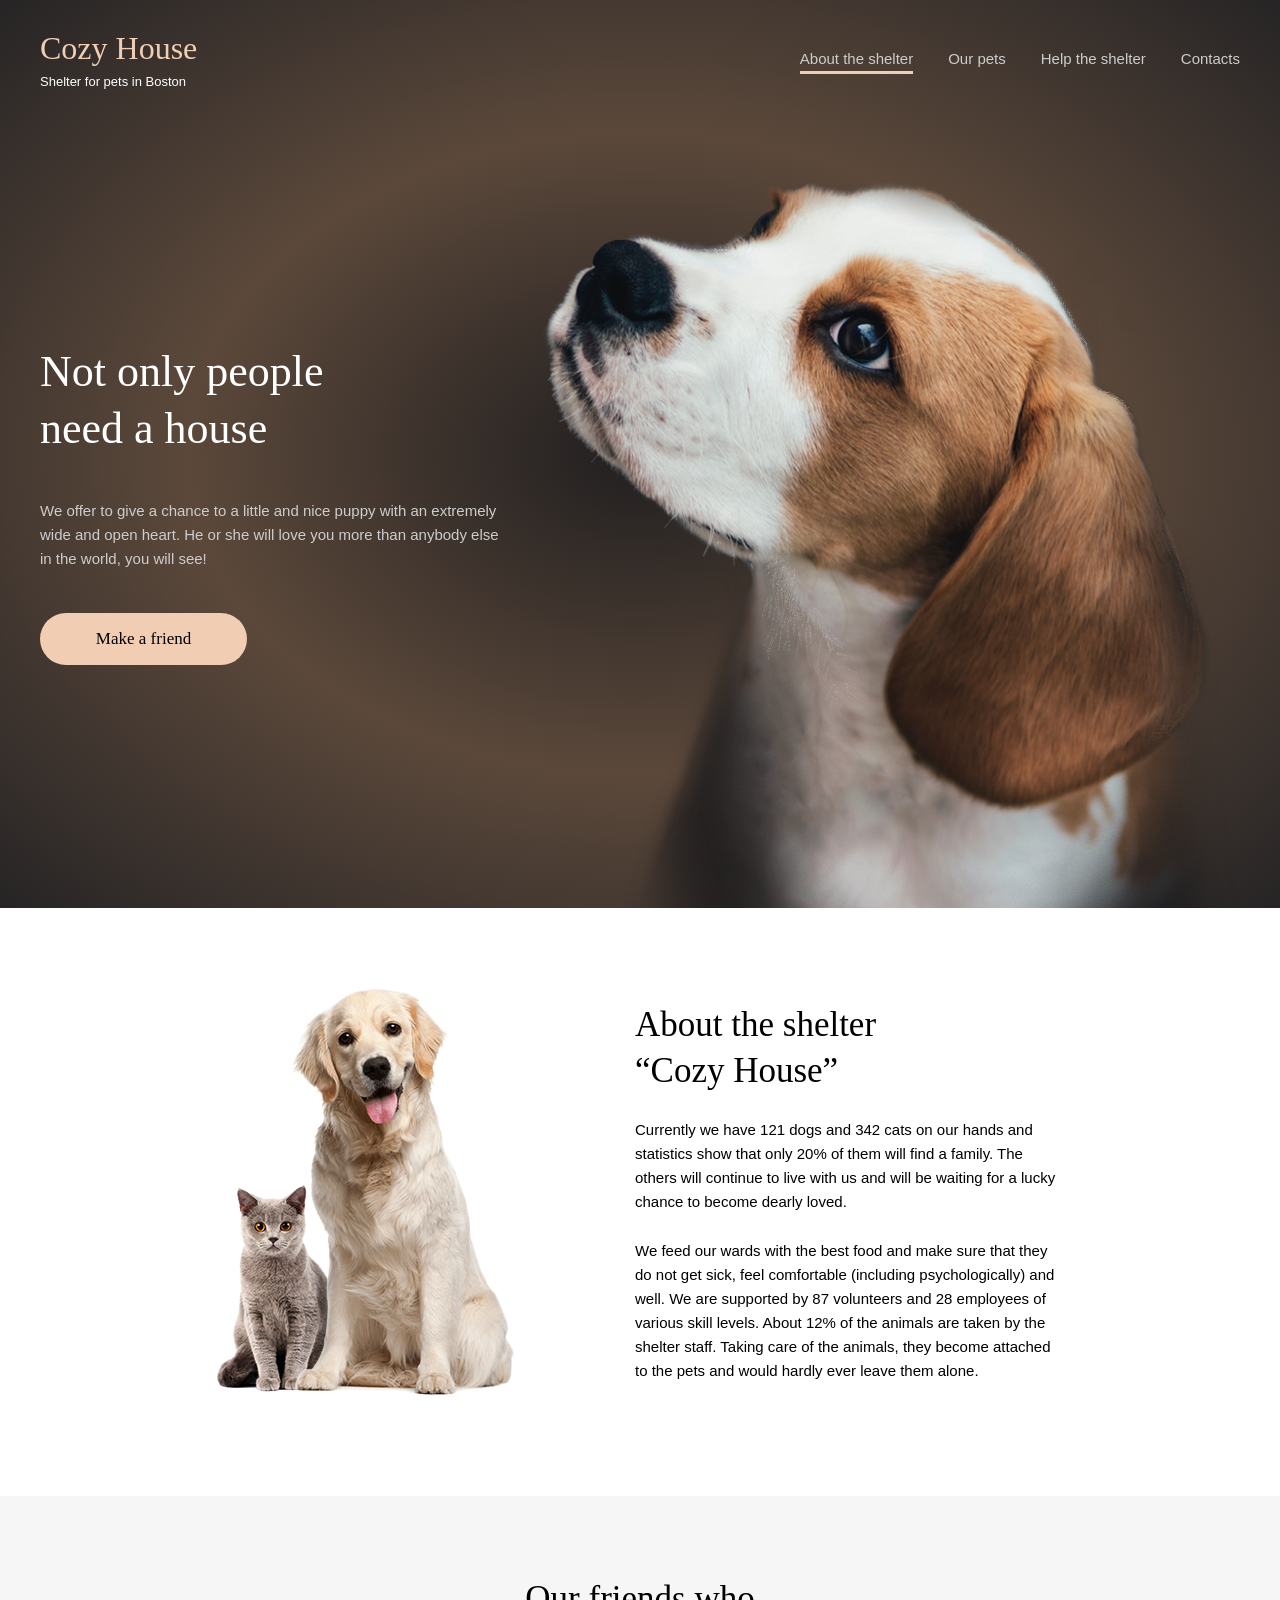
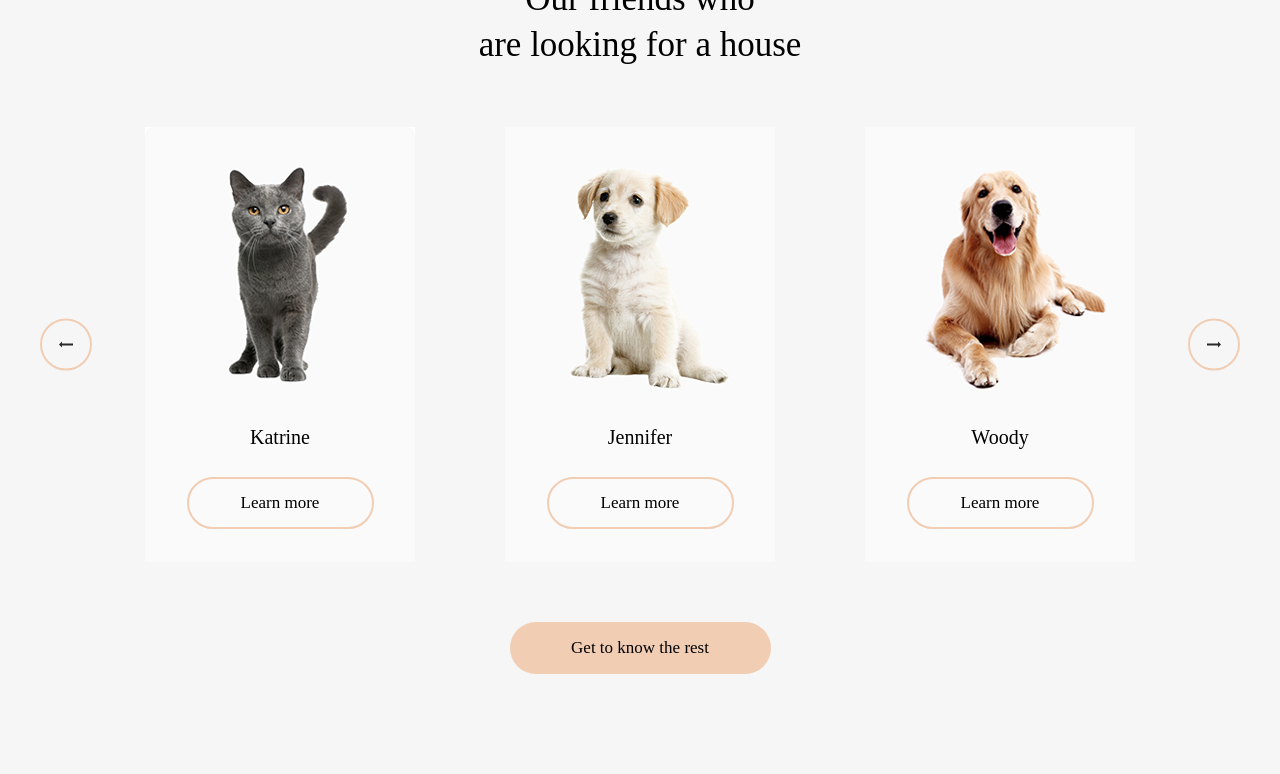
==== index.html @ 863adf88 "feat: add pets section" ====
<!DOCTYPE html>
<html lang="en">
<head>
    <meta charset="UTF-8">
    <meta name="viewport" content="width=device-width, initial-scale=1.0">
    <link rel="stylesheet" href="style.css">
    <title>Shelter</title>
</head>
<body>
    <div class="body_wrap">
        <section class="start_screen">
            <header class="header">
                <div class="header_wrap">
                    <div class="header_logo">
                        <h3 class="header_h3">Cozy House</h3>
                        <p class="header_text">Shelter for pets in Boston</p>
                    </div>
                    <nav class="header_nav">
                        <ul class="nav_list">
                            <li class="nav_item"><a href="#">About the shelter</a> </li>
                            <li class="nav_item"><a href="#">Our pets</a></li>
                            <li class="nav_item"><a href="#">Help the shelter</a></li>
                            <li class="nav_item"><a href="#">Contacts</a></li>
                        </ul>
                    </nav>
                </div>
            </header>
            <div class="main_content">
                <div class="start_content">
                    <h1>Not only people <br>need a house</h1>
                    <p class="start_content-text">We offer to give a chance to a little and nice puppy with an extremely wide and open heart. He or she will love you more than anybody else in the world, you will see!</p>
                    <button class="start_button">Make a friend</button>
                </div>
                <div class="start_image"></div>
            </div>
        </section>
    </div>
    <section class="about">
        <div class="about_wrap">
            <div class="about_content">
                <img src="./image/368c0662de200ad351db707bd7878caaee2f7b79.png" alt="pets">
                <div class="about_text">
                    <h3>About the shelter<br> “Cozy House”</h3>
                    <p>Currently we have 121 dogs and 342 cats on our hands and statistics show that only 20% of them will find a family. The others will continue to live with us and will be waiting for a lucky chance to become dearly loved.</p>
                    <p>We feed our wards with the best food and make sure that they do not get sick, feel comfortable (including psychologically) and well. We are supported by 87 volunteers and 28 employees of various skill levels. About 12% of the animals are taken by the shelter staff. Taking care of the animals, they become attached to the pets and would hardly ever leave them alone.</p>
                </div>
            </div>
        </div>
    </section>
    <section class="pets">
        <div class="pets_wrap">
            <h3>Our friends who <br>are looking for a house</h3>
            <div class="pet_cards">
                <img src="./image/button_arrow.svg" alt="arrow">
                <div class="pet_card">
                    <img src="./image/4f8406984cbff971ed3cff4fcdd44ba6ce66e1be.png" alt="cat">
                    <p class="card_name">Katrine</p>
                    <a class="card_link">Learn more</a>
                </div>
                <div class="pet_card">
                    <img src="./image/8e6d89eeb523e1700aa8817d3357edad5cf38558.png" alt="cat">
                    <p class="card_name">Jennifer</p>
                    <a class="card_link">Learn more</a>
                </div>
                <div class="pet_card">
                    <img src="./image/beb6e4f3d18a0a8b1c7ed291ade3e2e10ff4ebfe.png" alt="cat">
                    <p class="card_name">Woody</p>
                    <a class="card_link">Learn more</a>
                </div>
                <img src="./image/button_arrow r.svg" alt="arrow">
            </div>
            <a href="#" class="pets_button">Get to know the rest</a>
        </div>
    </section>
        
        
    
</body>
</html>
---- style.css ----
*, *::before, *::after {
  padding: 0;
  margin: 0;
  border: none;
  box-sizing: border-box;
}

body {
  line-height: 1.6;
  font-family: sans-serif;
  font-size: 16px;
}

a {
  text-decoration: none;
  color: inherit;
}

ul, ol {
  list-style: none;
}

img, svg {
  max-width: 100%;
  height: auto;
  display: block;
}

input, textarea, button, select {
  font-family: inherit;
  font-size: inherit;
  color: inherit;
  background-color: transparent;
}

button {
  cursor: pointer;
}

body {
   /* font-family: Georgia, serif;*/
    font-family: Arial, Helvetica, sans-serif;
    margin: 0 auto;
    max-width: 1280px;
    width: 100%;
}

.body_wrap{
    max-width: 1280px;
    width: 100%;
    margin: 0 auto;
    background-image:radial-gradient(#211F20, #5B483A, #262425);
}
.start_screen{
    max-width: 1200px;
    width: 100%;
    min-height: 908px;
    height: 100%;
    margin-left: 40px;
}

.header_wrap{
    display: flex;
    justify-content: space-between;
    padding-top: 30px;
    height: 90px;
    align-items: center;
}

.header_h3{
    font-family: Georgia, serif;
    font-size: 32px;
    color: #F1CDB3;
    font-weight: 400;
    letter-spacing: 6%;
    margin-top: -9px;
}

.header_text{
    font-family: Arial, Helvetica, sans-serif;
    font-size: 13px;
    font-weight: 400;
    color: #FFFFFF;
    letter-spacing: 10%;
    line-height: 100%;
}
.nav_list{
    display: flex;
    flex-direction: row;
    gap:35px;
}
.nav_item{
    color: #CDCDCD;
    font-family: Arial, Helvetica, sans-serif;
    font-size: 15px;
    font-weight: 400;
}
.nav_item:first-child ::after {
    content: "";
    background-color: #F1CDB3;
    height: 3px;
    display: block;
    width: 100%;
}
.main_content{
    display: flex;
    flex-direction: row;
    margin-top: 90px;
    gap: 42px;
}
.start_image{
    background: url(./image/Start\ screen.png);
    max-width: 698px;
    width: 100%;
    min-height: 728px;
}
.start_content{
    align-items: center;
    max-width: 460px;
    width: 100%;
    margin-top: 163px;
}
h1{
    font-family: Georgia, serif;
    font-size: 44px;
    color: #FFFFFF;
    font-weight: 400;
    line-height: 130%;
}
.start_content-text{
    color: #CDCDCD;
    font-family: Arial, Helvetica, sans-serif;
    font-size: 15px;
    font-weight: 400;
    margin-top: 42px;
}
.start_button{
    max-width: 207px;
    width: 100%;
    height: 52px;
    border-radius: 100px;
    background-color: #F1CDB3;
    margin-top: 42px;
    cursor: pointer;
    font-family: Georgia, serif;
    font-size: 17px;
    line-height: 130%;
    letter-spacing: 6%;
}
.start_button:hover{
    background-color: #FDDCC4;
}
.about_wrap{
    max-width: 1200px;
    width: 100%;
    min-height: 588px;
}
.about_content{
    padding-top: 80px;
    display: flex;
    flex-direction: row;
    gap:120px;
}
.about_content img {
    margin-left: 215px;
    height: 408px;
}
.about_text{
    padding-top: 14px;
    max-width: 430px;
    width: 100%;
    display: flex;
    flex-direction: column;
    gap: 25px;
}
.about_text h3, .pets_wrap h3{
    font-family: Georgia, serif;
    font-size: 35px;
    font-weight: 400;
    line-height: 130%;
    letter-spacing: 6%;
}
.about_text p{
    font-family: Arial, Helvetica, sans-serif;
    font-size: 15px;
    line-height: 160%;
}
.pets{
    background-color: #F6F6F6;
}
.pets_wrap{
    max-width: 1200px;
    width: 100%;
    display: flex;
    justify-content: center;
    flex-direction: column;
    margin: 0 auto;
}
.pets_wrap h3{
    text-align: center;
    padding-top: 80px;
    padding-bottom: 60px;
}

.pet_cards{
    display: flex;
    flex-direction: row;
}
.pet_card{
    max-width: 270px;
    width: 100%;
    height: 435px;
    gap: 30px;
    display: flex;
    flex-direction: column;
    background-color: #FAFAFA;
    align-items: center;

}
.pet_card img{
    max-width: 270px;
    width: 100%;
    height: 270px;
    object-fit: cover;
}

.pet_card + .pet_card {
  margin-left: 90px;
}

.pet_cards > img:first-child {
  margin-right: 53px;
}

.pet_cards > img:last-child {
  margin-left: 53px;
}

.card_name{
    font-family: Georgia;
    font-weight: 400;
    font-size: 20px;
    line-height: 100%;
    letter-spacing: 6%;
    text-align: center;
    vertical-align: middle;
}

.card_link{
    max-width: 187px;
    width: 100%;
    height: 52px;
    border-radius: 100px;
    border: #F1CDB3 2px solid;
    cursor: pointer;
    font-family: Georgia, serif;
    font-size: 17px;
    line-height: 130%;
    letter-spacing: 6%;
    display: flex;
    align-items: center;
    justify-content: center;
}
.pet_card:hover .card_link{
    background-color: #F1CDB3;
}
.pets_button{
    max-width: 261px;
    width: 100%;
    height: 52px;
    border-radius: 100px;
    background-color: #F1CDB3;
    cursor: pointer;
    font-family: Georgia, serif;
    font-size: 17px;
    line-height: 130%;
    letter-spacing: 6%;
    display: flex;
    align-items: center;
    justify-content: center;
    margin-top: 60px;
    margin-bottom: 100px;
    margin-left: calc((1200px - 261px) / 2);
}
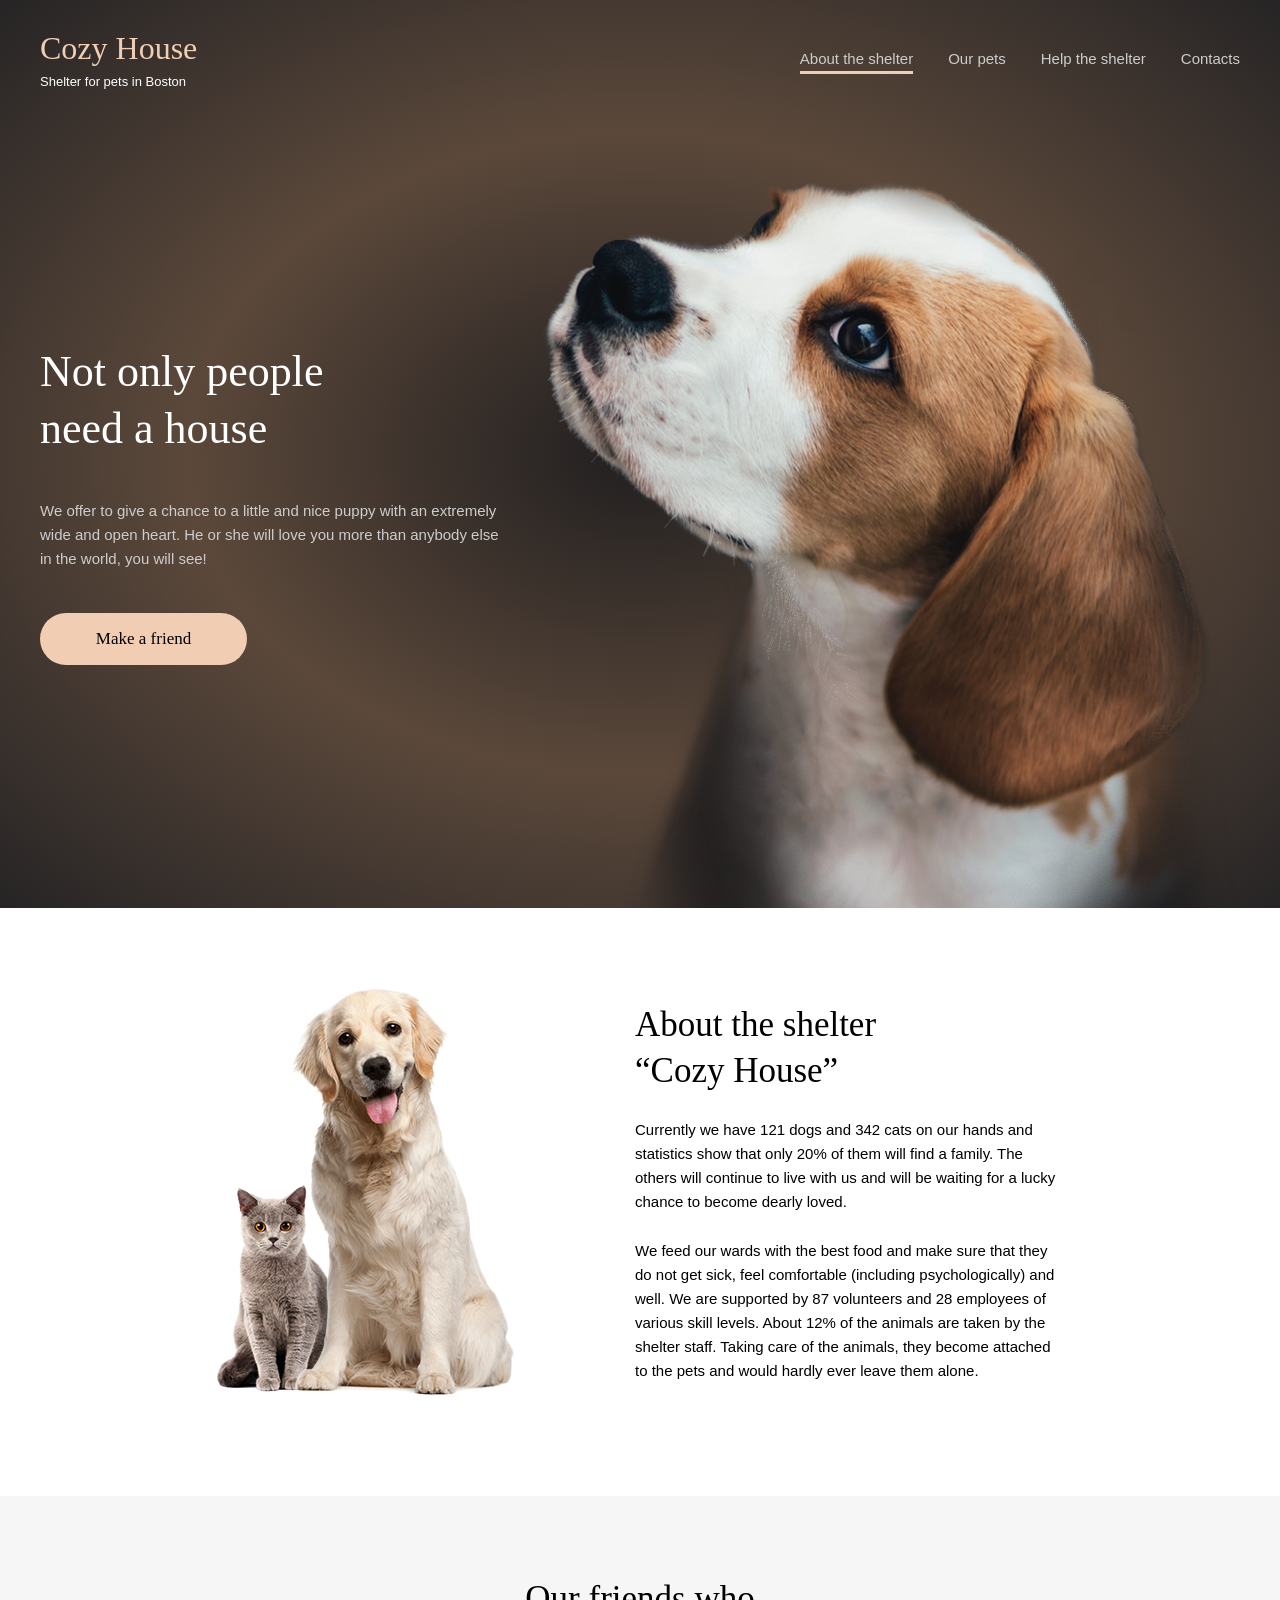
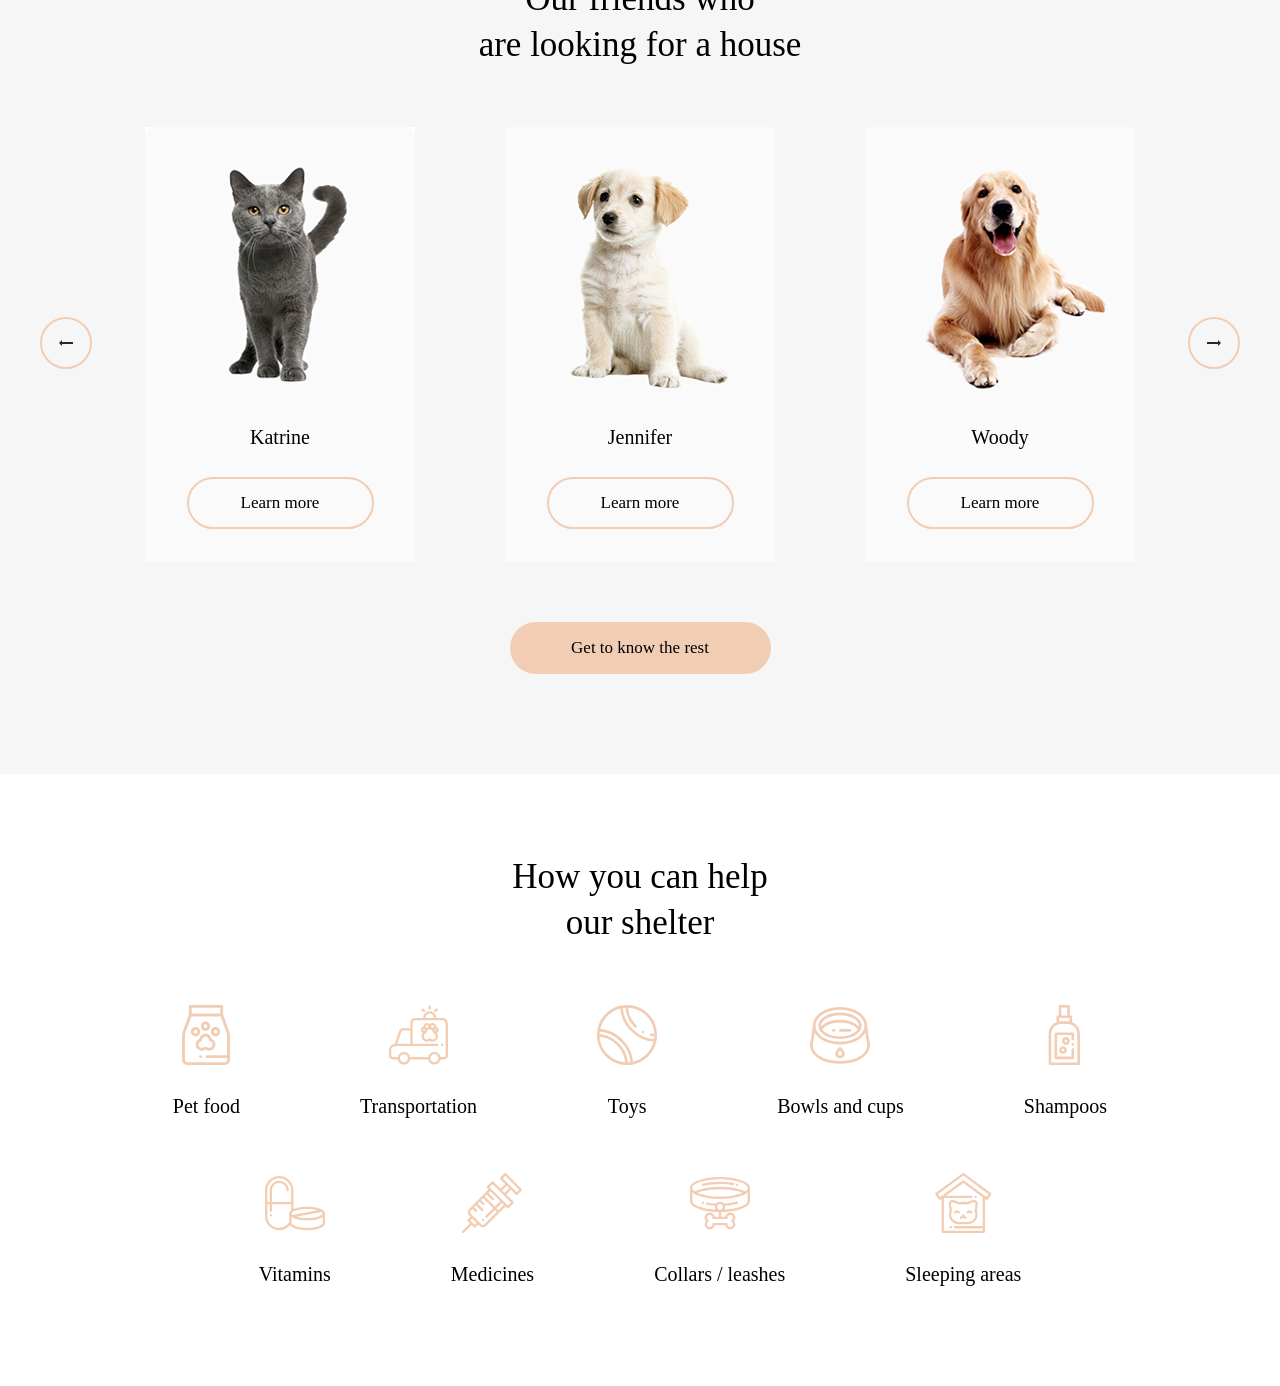
==== commit c6bdf78c: "feat: add help section" ====
--- a/index.html
+++ b/index.html
@@ -51,7 +51,7 @@
         <div class="pets_wrap">
             <h3>Our friends who <br>are looking for a house</h3>
             <div class="pet_cards">
-                <img src="./image/button_arrow.svg" alt="arrow">
+                <img src="./image/button_arrow.svg" alt="arrow" class="arrow">
                 <div class="pet_card">
                     <img src="./image/4f8406984cbff971ed3cff4fcdd44ba6ce66e1be.png" alt="cat">
                     <p class="card_name">Katrine</p>
@@ -67,9 +67,52 @@
                     <p class="card_name">Woody</p>
                     <a class="card_link">Learn more</a>
                 </div>
-                <img src="./image/button_arrow r.svg" alt="arrow">
+                <img src="./image/button_arrow r.svg" alt="arrow" class="arrow">
             </div>
             <a href="#" class="pets_button">Get to know the rest</a>
+        </div>
+    </section>
+    <section class="help">
+        <div class="help_wrap">
+            <h3>How you can help <br>our shelter</h3>
+            <div class="help_list">
+                <div class="help_item">
+                    <img class="help_item-icon" src="./image/icon-pet-food.svg" alt="icon">
+                    <h4>Pet food</h4>
+                </div>
+                <div class="help_item">
+                    <img class="help_item-icon" src="./image/icon-transportation.svg" alt="icon">
+                    <h4>Transportation</h4>
+                </div>
+                <div class="help_item">
+                    <img class="help_item-icon" src="./image/icon-toys.svg" alt="icon">
+                    <h4>Toys</h4>
+                </div>
+                <div class="help_item">
+                    <img class="help_item-icon" src="./image/icon-bowls-and-cups.svg" alt="icon">
+                    <h4>Bowls and cups</h4>
+                </div>
+                <div class="help_item">
+                    <img class="help_item-icon" src="./image/icon-shampoos.svg" alt="icon">
+                    <h4>Shampoos</h4>
+                </div>
+                <div class="help_item">
+                    <img class="help_item-icon" src="./image/icon-vitamins.svg" alt="icon">
+                    <h4>Vitamins</h4>
+                </div>
+                <div class="help_item">
+                    <img class="help_item-icon" src="./image/icon-medicines.svg" alt="icon">
+                    <h4>Medicines</h4>
+                </div>
+                <div class="help_item">
+                    <img class="help_item-icon" src="./image/icon-collars-leashes.svg" alt="icon">
+                    <h4>Collars / leashes</h4>
+                </div>
+                <div class="help_item">
+                    <img class="help_item-icon" src="./image/icon-sleeping-area.svg" alt="icon">
+                    <h4>Sleeping areas</h4>
+                </div>
+            </div>
         </div>
     </section>
         
--- a/style.css
+++ b/style.css
@@ -173,7 +173,7 @@
     flex-direction: column;
     gap: 25px;
 }
-.about_text h3, .pets_wrap h3{
+.about_text h3, .pets_wrap h3, .help_wrap h3{
     font-family: Georgia, serif;
     font-size: 35px;
     font-weight: 400;
@@ -196,7 +196,7 @@
     flex-direction: column;
     margin: 0 auto;
 }
-.pets_wrap h3{
+.pets_wrap h3, .help_wrap h3{
     text-align: center;
     padding-top: 80px;
     padding-bottom: 60px;
@@ -281,4 +281,49 @@
     margin-top: 60px;
     margin-bottom: 100px;
     margin-left: calc((1200px - 261px) / 2);
-}+}
+.arrow{
+    width: 52px;
+    height: 52px;
+    margin-top: 190px;
+}
+.arrow:hover{
+    background-color: #F1CDB3;
+    cursor: pointer;
+    border-radius: 25px;
+}
+
+.help_wrap{
+    max-width: 1200px;
+    margin: 0 auto;
+}
+.help_list{
+    max-width: 1029px;
+    width: 100%;
+    margin: 0 auto;
+    display: flex;
+    gap:55px 120px;
+    flex-wrap: wrap;
+    justify-content: center;
+    margin-bottom: 100px;
+}
+h4{
+    font-family: Georgia;
+    font-weight: 400;
+    font-size: 20px;
+    line-height: 114.99999999999999%;
+    letter-spacing: 6%;
+    text-align: center;
+    vertical-align: middle;
+}
+.help_item{
+    display: flex;
+    justify-content: center;
+    flex-direction: column;
+    align-items: center;
+    gap: 30px;
+}
+.help_item img{
+    width: 60px;
+    height: 60px;
+}
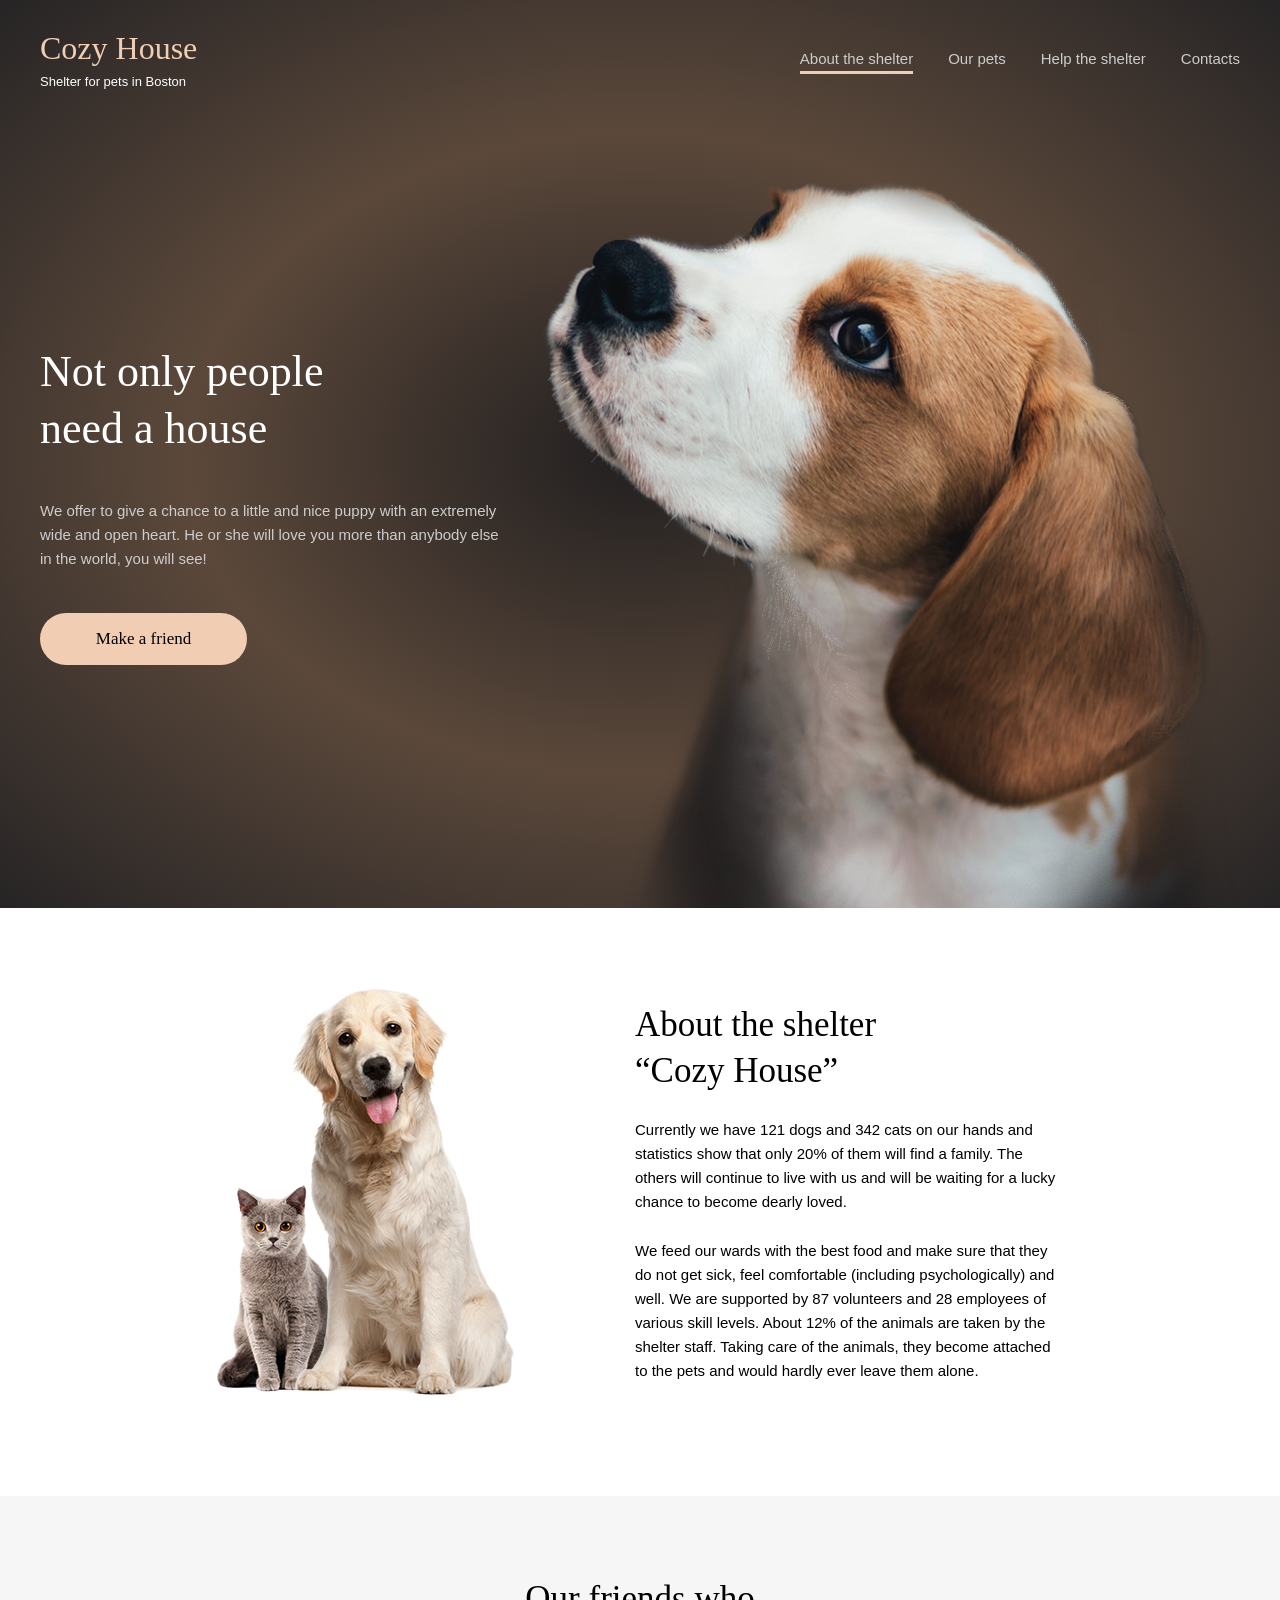
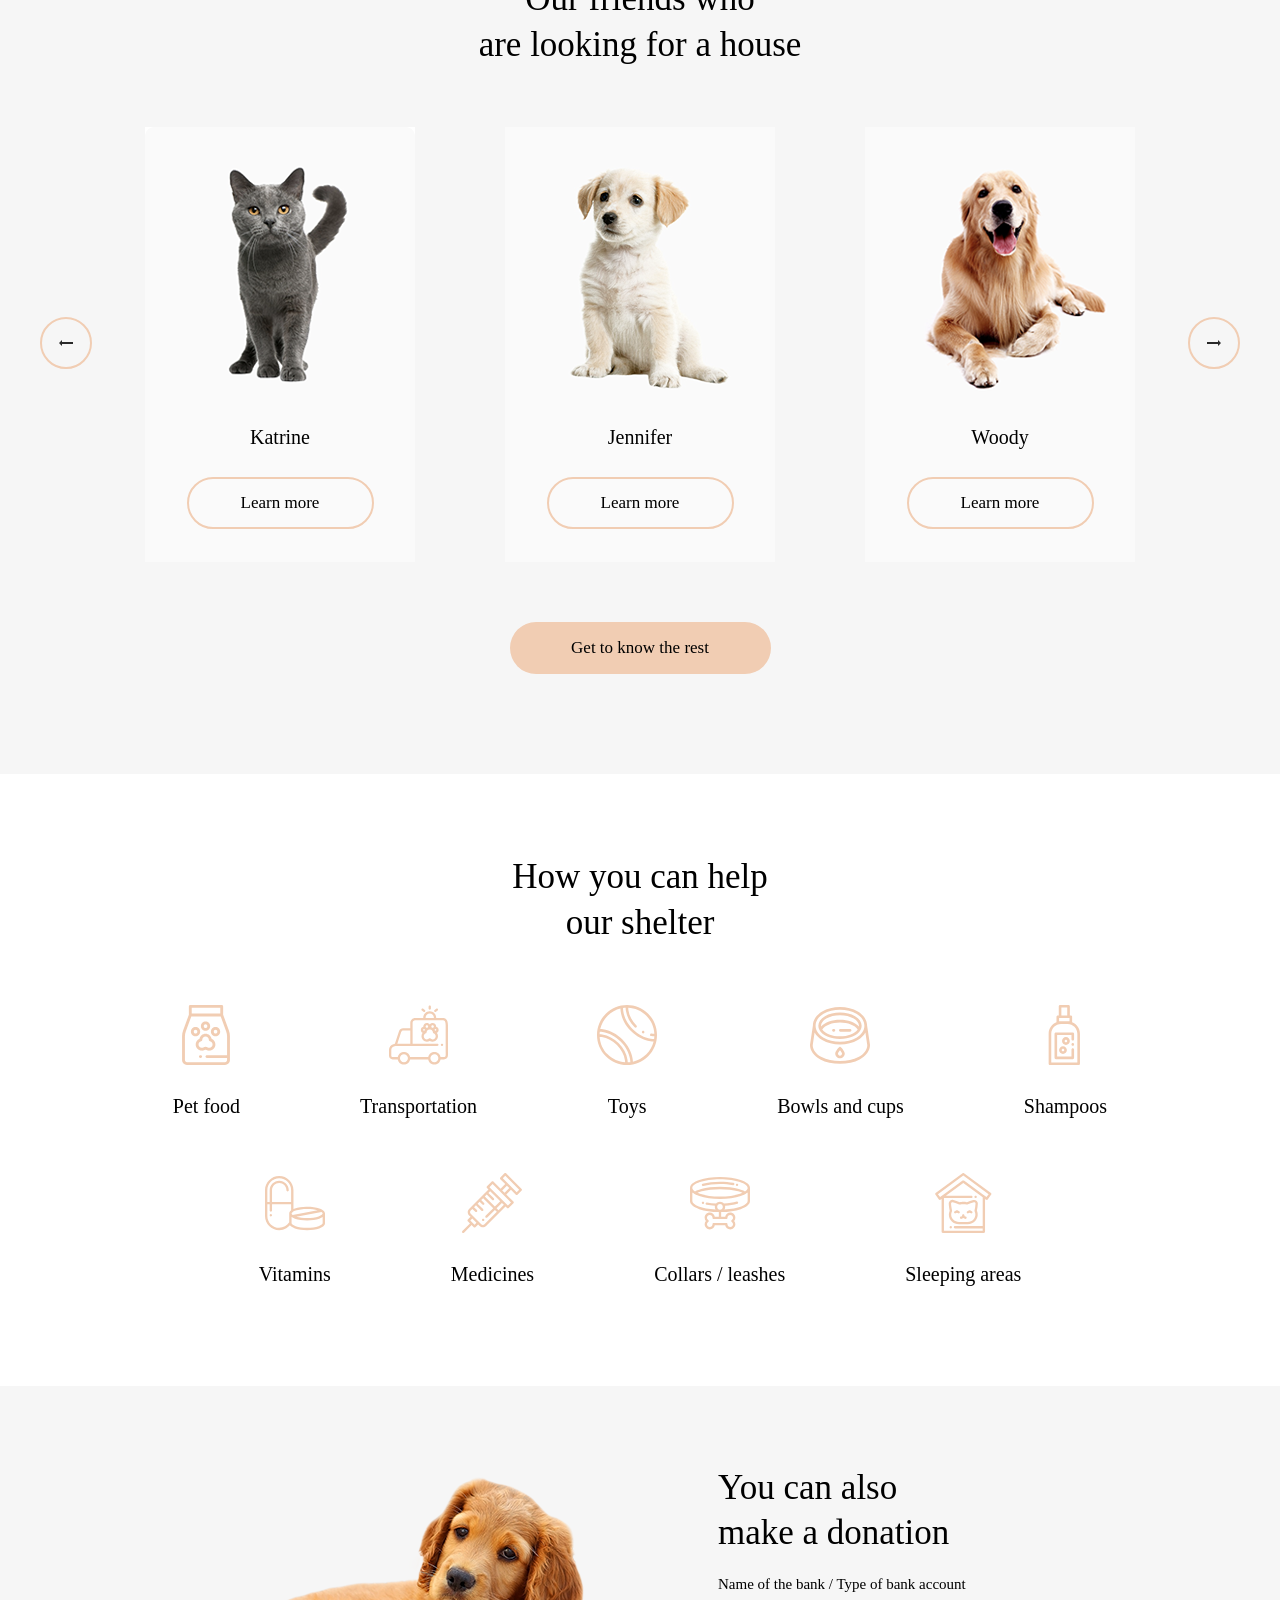
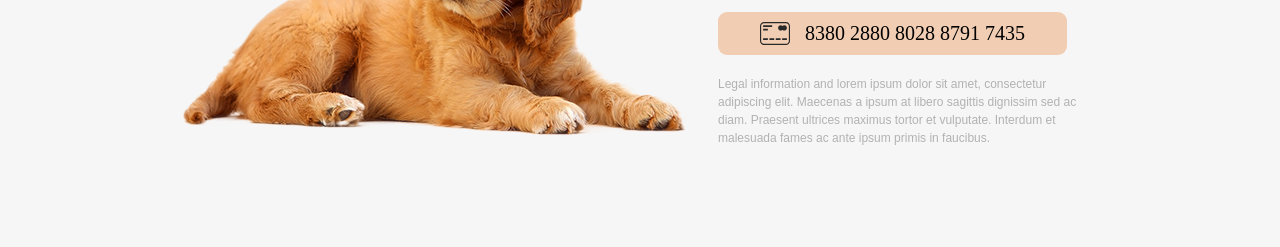
==== commit f7471559: "feat: add donation section" ====
--- a/index.html
+++ b/index.html
@@ -115,8 +115,25 @@
             </div>
         </div>
     </section>
+    <section class="donation">
+        <div class="donation_wrap">
+            <div class="donation_content">
+                <img src="./image/donation_dog.png" alt="dog">
+                <div class="section_content">
+                    <h3>You can also <br>make a donation</h3>
+                    <p>Name of the bank / Type of bank account</p>
+                    <div class="credit_card">
+                        <img src="./image/credit-card.svg" alt="card">
+                        <span>8380 2880 8028 8791 7435</span>
+                    </div>
+                    <p>Legal information and lorem ipsum dolor sit amet, consectetur adipiscing elit. Maecenas a ipsum at libero sagittis dignissim sed ac diam. Praesent ultrices maximus tortor et vulputate. Interdum et malesuada fames ac ante ipsum primis in faucibus.</p>
+                </div>
+            </div>
+        </div>
+    </section>
         
         
     
 </body>
+<script src="./index.js"></script>
 </html>
--- a/style.css
+++ b/style.css
@@ -173,7 +173,7 @@
     flex-direction: column;
     gap: 25px;
 }
-.about_text h3, .pets_wrap h3, .help_wrap h3{
+.about_text h3, .pets_wrap h3, .help_wrap h3, .section_content h3{
     font-family: Georgia, serif;
     font-size: 35px;
     font-weight: 400;
@@ -327,3 +327,76 @@
     width: 60px;
     height: 60px;
 }
+.donation{
+    background-color: #F6F6F6;
+}
+.donation_wrap{
+    max-width: 1200px;
+    width: 100%;
+    margin: 0 auto;
+}
+.donation_content{
+    padding-top: 90px;
+    padding-bottom: 100px;
+    max-width: 915px;
+    width: 100%;
+    display: flex;
+    flex-direction: row;
+    margin-left: 143px;
+    gap: 30px;
+}
+.donation_content img{
+    max-width: 505px;
+    width: 100%;
+    height: 261px;
+}
+.section_content h3{
+    margin-top: -11px;
+}
+.section_content{
+    display: flex;
+    flex-direction: column;
+    gap: 20px;
+}
+.section_content p{
+    font-family: Georgia;
+    font-weight: 400;
+    font-size: 15px;
+    line-height: 110.00000000000001%;
+    letter-spacing: 6%;
+    vertical-align: middle;
+}
+.credit_card{
+    max-width: 349px;
+    width: 100%;
+    height: 43px;
+    background-color: #F1CDB3;
+    display: flex;
+    flex-direction: row;
+    gap: 15px;
+    align-items: center;
+    justify-content: center;
+    border-radius: 9px;
+}
+.credit_card img{
+    width: 30px;
+    height: 23px;
+}
+.credit_card span{
+    font-family: Georgia;
+    font-weight: 400;
+    font-size: 20px;
+    line-height: 114.99999999999999%;
+    letter-spacing: 6%;
+    vertical-align: middle;
+}
+.section_content p:last-child{
+    font-family: Arial;
+    font-weight: 400;
+    font-size: 12px;
+    line-height: 18px;
+    letter-spacing: 0px;
+    vertical-align: middle;
+    color: #B2B2B2;
+}
+
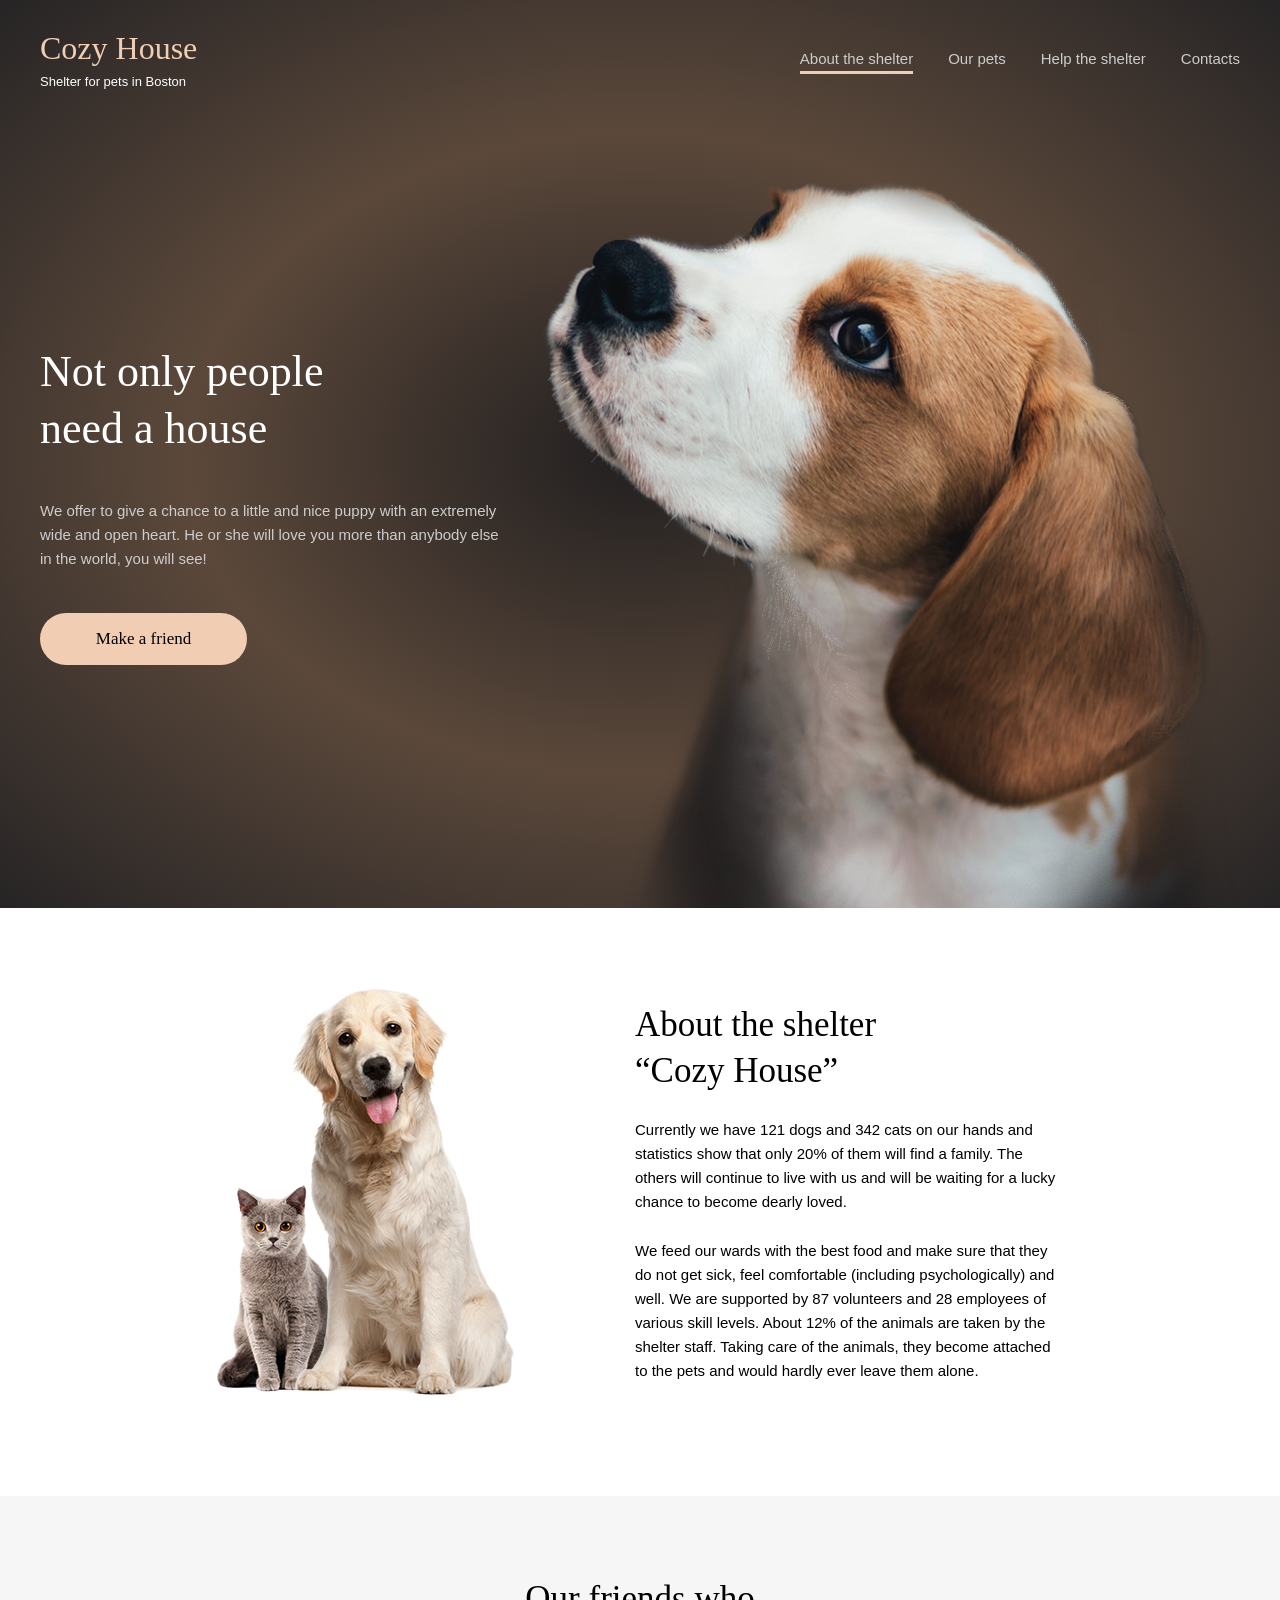
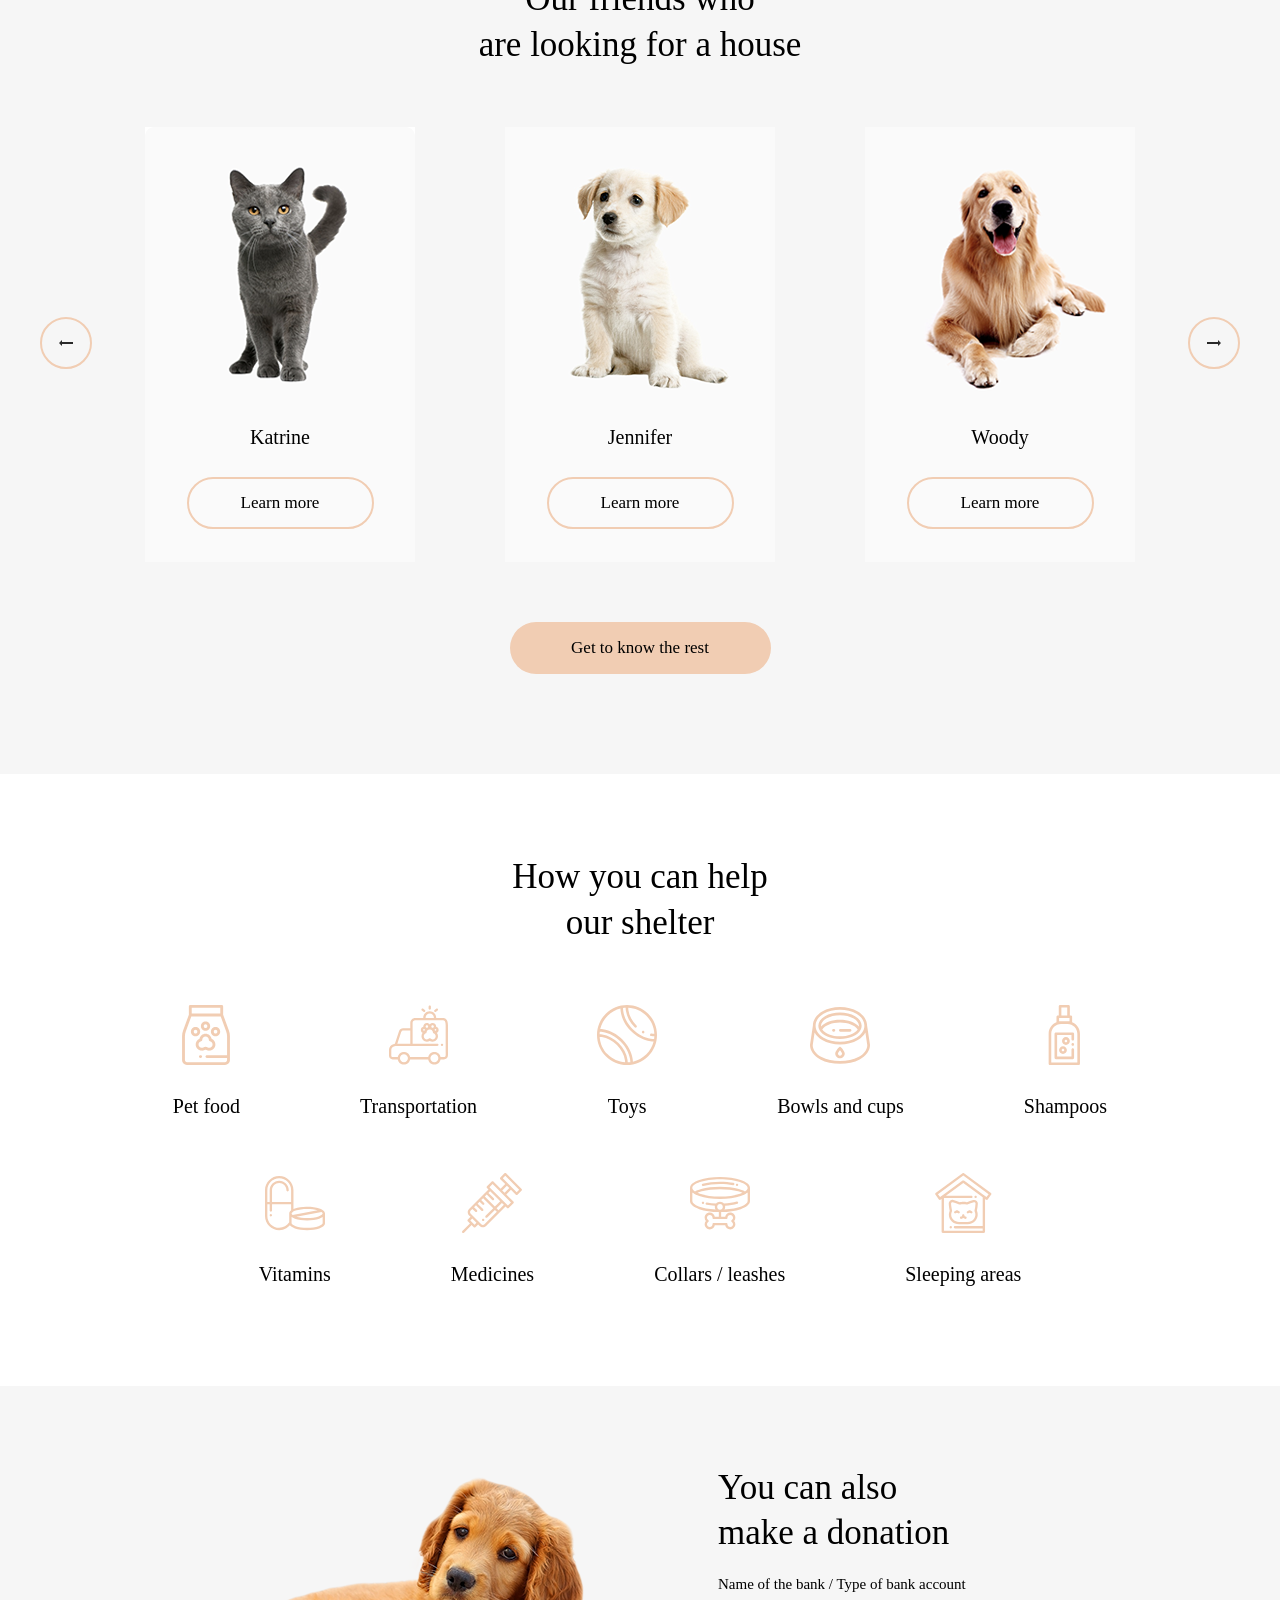
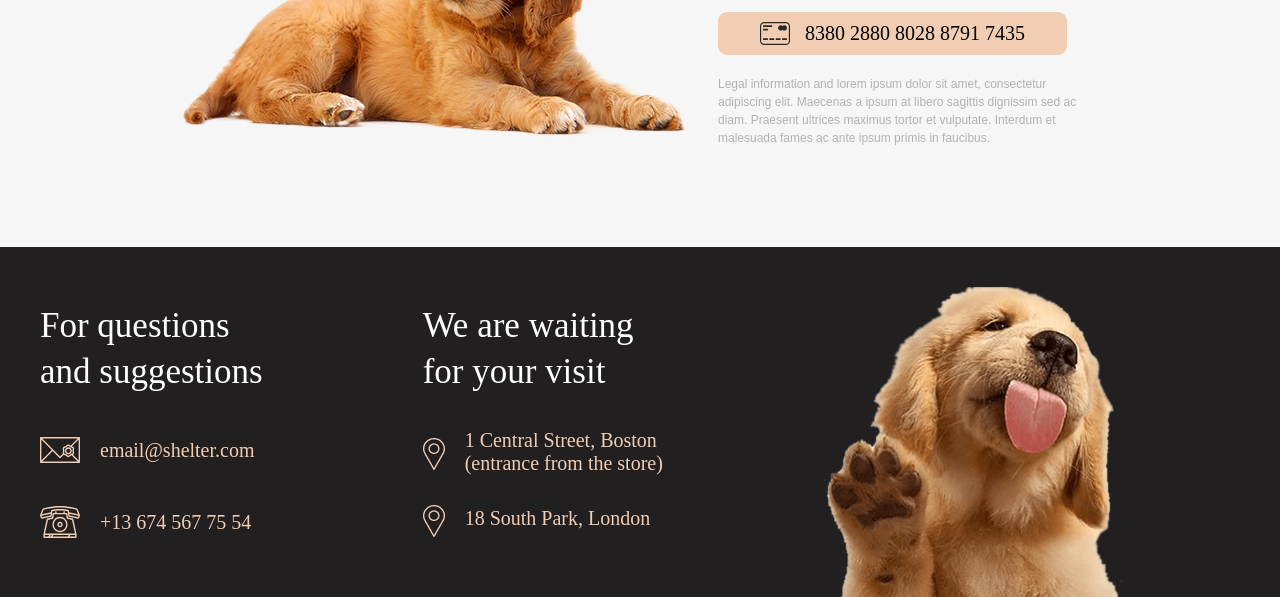
==== commit 1c0d2bb1: "feat: add footer" ====
--- a/index.html
+++ b/index.html
@@ -131,9 +131,33 @@
             </div>
         </div>
     </section>
-        
-        
-    
+    <footer>
+        <div class="footer_wrap">
+            <div class="contacts">
+                <h3>For questions<br> and suggestions</h3>
+                <div class="contacts_item">
+                    <img src="./image/icon-email.svg" alt="email">
+                    <span>email@shelter.com</span>
+                </div>
+                <div class="contacts_item">
+                    <img src="./image/icon-phone.svg" alt="email">
+                    <span>+13 674 567 75 54</span>
+                </div>
+            </div>
+            <div class="locations">
+                <h3>We are waiting <br>for your visit</h3>
+                <div class="locations_item">
+                    <img src="./image/icon-marker.png" alt="icon">
+                    <span>1 Central Street, Boston <br>(entrance from the store)</span>
+                </div>
+                <div class="locations_item">
+                    <img src="./image/icon-marker.png" alt="icon">
+                    <span>18 South Park, London </span>
+                </div>
+            </div>
+            <img src="./image/footer-puppy.png" alt="puppy" class="footer_img">
+        </div>
+    </footer>
 </body>
 <script src="./index.js"></script>
 </html>
--- a/style.css
+++ b/style.css
@@ -173,7 +173,9 @@
     flex-direction: column;
     gap: 25px;
 }
-.about_text h3, .pets_wrap h3, .help_wrap h3, .section_content h3{
+.about_text h3, .pets_wrap h3, .help_wrap h3, 
+.section_content h3, .contacts h3,
+.locations h3{
     font-family: Georgia, serif;
     font-size: 35px;
     font-weight: 400;
@@ -399,4 +401,56 @@
     vertical-align: middle;
     color: #B2B2B2;
 }
-
+footer {
+  background:
+    linear-gradient(0deg, #211F20, #211F20),
+    radial-gradient(110.67% 538.64% at 5.73% 50%, #513D2F 0%, #1A1A1C 100%);
+}
+.footer_wrap{
+    max-width: 1200px;
+    width: 100%;
+    height: 350px;
+    margin: 0 auto;
+    display: flex;
+    flex-direction: row;
+    gap: 160px;
+}
+.contacts, .locations{
+    display: flex;
+    flex-direction: column;
+    gap: 40px;
+}
+.contacts_item, .locations_item{
+    display: flex;
+    flex-direction: row;
+    gap: 20px;
+    align-items: center;
+}
+.contacts h3, .locations h3{
+    margin-top: 56px;
+    color: #FFFFFF;
+}
+.contacts_item, .locations_item{
+    color: #F1CDB3;
+    font-family: Georgia;
+    font-weight: 400;
+    font-size: 20px;
+    line-height: 114.99999999999999%;
+    letter-spacing: 6%;
+}
+.locations_item img{
+    width: 22px;
+    height: 32px;
+}
+.locations_item span:first-of-type{
+    margin-top: -5px;
+}
+.locations_item:last-of-type{
+    margin-top: -10px;
+}
+.footer_img{
+    max-width: 300px;
+    width: 100%;
+    height: 310px;
+    margin-top: 40px;
+}
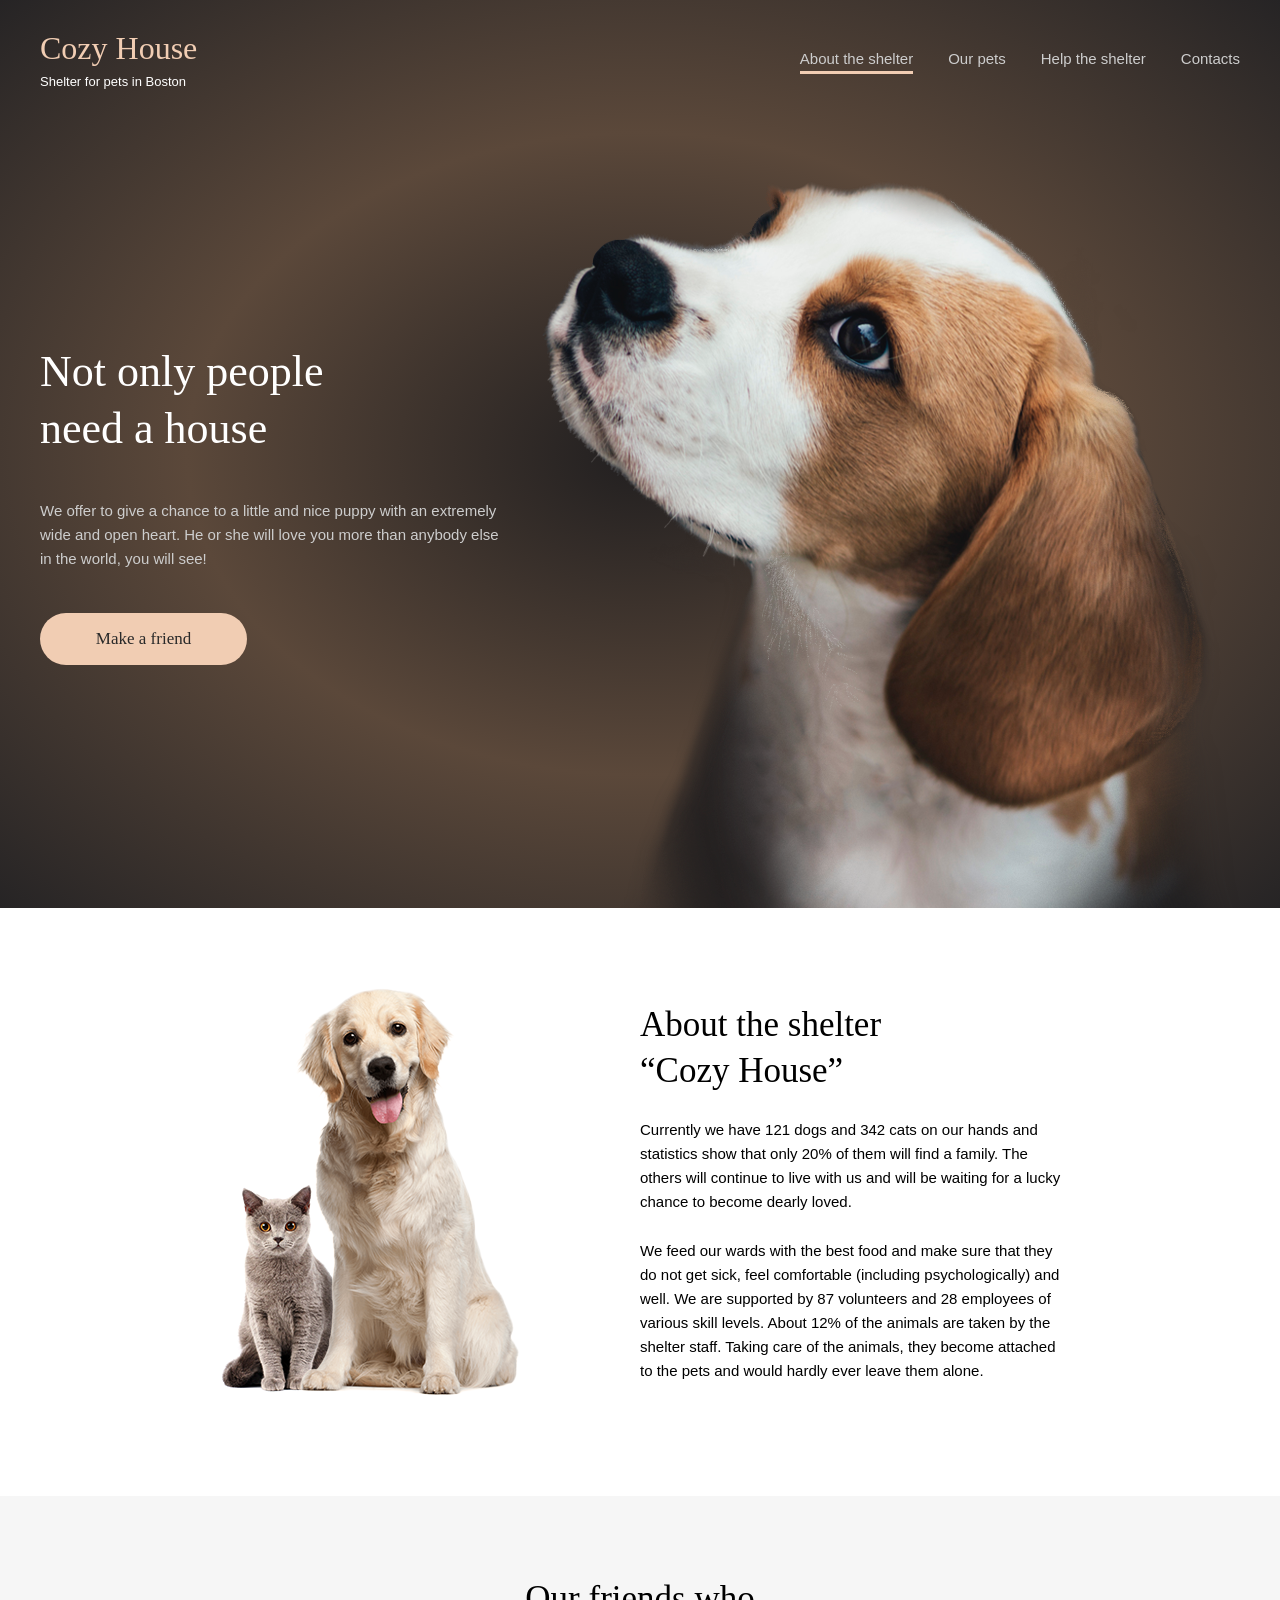
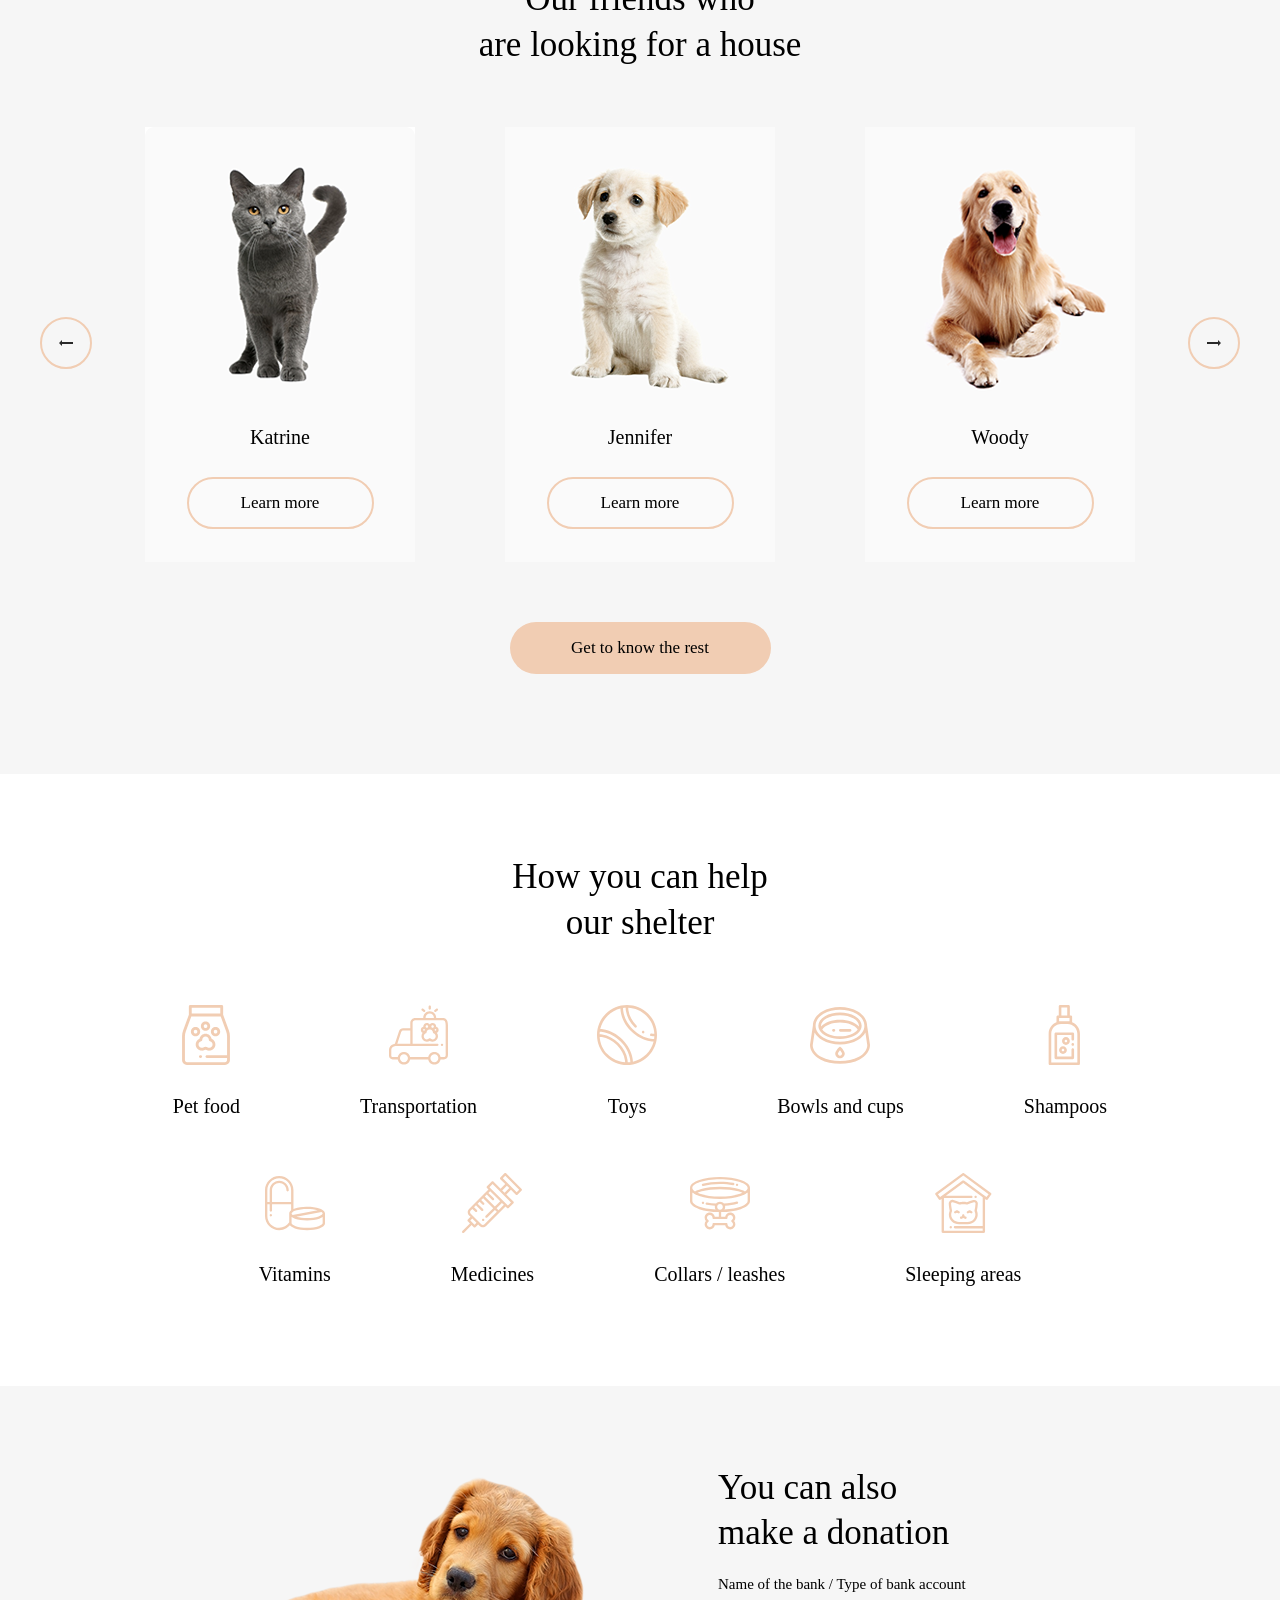
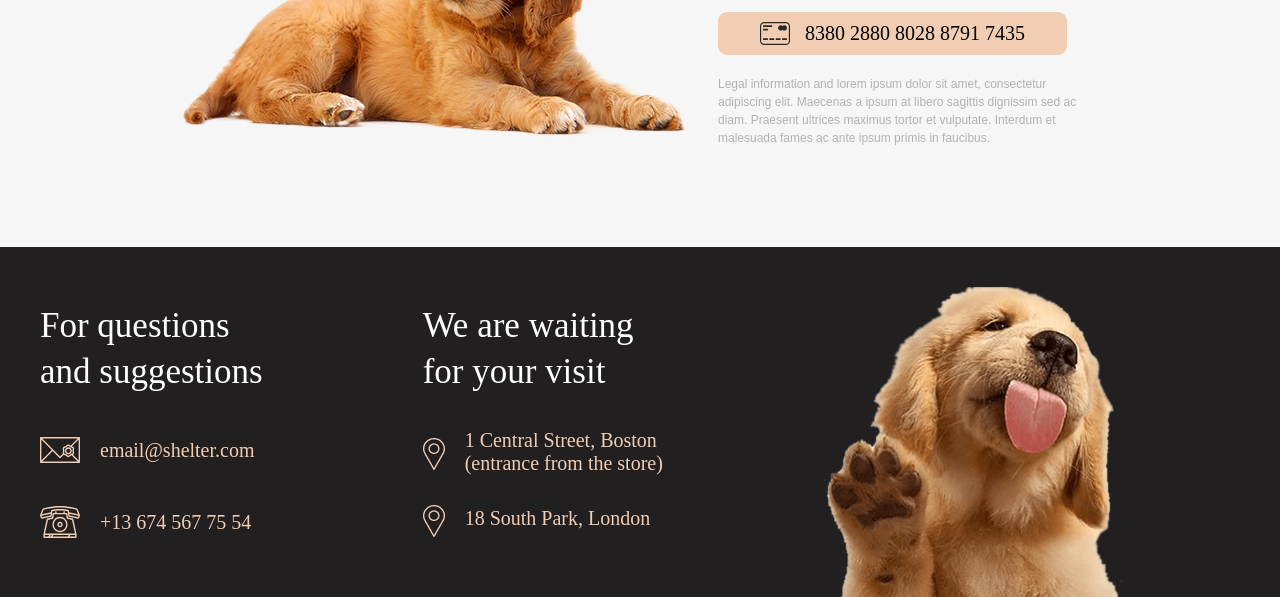
==== commit 6888c9e5: "feat: add links" ====
--- a/index.html
+++ b/index.html
@@ -4,23 +4,25 @@
     <meta charset="UTF-8">
     <meta name="viewport" content="width=device-width, initial-scale=1.0">
     <link rel="stylesheet" href="style.css">
+    <link rel="icon" href="/image/favicon.ico" type="image/x-icon">
     <title>Shelter</title>
 </head>
 <body>
     <div class="body_wrap">
-        <section class="start_screen">
+        <div class="wrap">
+            <section class="start_screen">
             <header class="header">
                 <div class="header_wrap">
                     <div class="header_logo">
-                        <h3 class="header_h3">Cozy House</h3>
+                        <h2 class="header_h2">Cozy House</h2>
                         <p class="header_text">Shelter for pets in Boston</p>
                     </div>
                     <nav class="header_nav">
                         <ul class="nav_list">
-                            <li class="nav_item"><a href="#">About the shelter</a> </li>
-                            <li class="nav_item"><a href="#">Our pets</a></li>
-                            <li class="nav_item"><a href="#">Help the shelter</a></li>
-                            <li class="nav_item"><a href="#">Contacts</a></li>
+                            <li class="nav_item"><a href="">About the shelter</a> </li>
+                            <li class="nav_item"><a href="pets.html">Our pets</a></li>
+                            <li class="nav_item"><a href="#help">Help the shelter</a></li>
+                            <li class="nav_item"><a href="#contacts">Contacts</a></li>
                         </ul>
                     </nav>
                 </div>
@@ -29,27 +31,29 @@
                 <div class="start_content">
                     <h1>Not only people <br>need a house</h1>
                     <p class="start_content-text">We offer to give a chance to a little and nice puppy with an extremely wide and open heart. He or she will love you more than anybody else in the world, you will see!</p>
-                    <button class="start_button">Make a friend</button>
+                    <a class="start_button" href="#pets">Make a friend</a>
                 </div>
                 <div class="start_image"></div>
             </div>
         </section>
+        </div>
+        
     </div>
-    <section class="about">
+    <section class="about" id="about">
         <div class="about_wrap">
             <div class="about_content">
                 <img src="./image/368c0662de200ad351db707bd7878caaee2f7b79.png" alt="pets">
                 <div class="about_text">
-                    <h3>About the shelter<br> “Cozy House”</h3>
+                    <h2>About the shelter<br> “Cozy House”</h2>
                     <p>Currently we have 121 dogs and 342 cats on our hands and statistics show that only 20% of them will find a family. The others will continue to live with us and will be waiting for a lucky chance to become dearly loved.</p>
                     <p>We feed our wards with the best food and make sure that they do not get sick, feel comfortable (including psychologically) and well. We are supported by 87 volunteers and 28 employees of various skill levels. About 12% of the animals are taken by the shelter staff. Taking care of the animals, they become attached to the pets and would hardly ever leave them alone.</p>
                 </div>
             </div>
         </div>
     </section>
-    <section class="pets">
+    <section class="pets" id="pets">
         <div class="pets_wrap">
-            <h3>Our friends who <br>are looking for a house</h3>
+            <h2>Our friends who <br>are looking for a house</h2>
             <div class="pet_cards">
                 <img src="./image/button_arrow.svg" alt="arrow" class="arrow">
                 <div class="pet_card">
@@ -67,50 +71,50 @@
                     <p class="card_name">Woody</p>
                     <a class="card_link">Learn more</a>
                 </div>
-                <img src="./image/button_arrow r.svg" alt="arrow" class="arrow">
+                <img src="./image/button_arrow-r.svg" alt="arrow" class="arrow">
             </div>
-            <a href="#" class="pets_button">Get to know the rest</a>
+            <a href="pets.html" class="pets_button">Get to know the rest</a>
         </div>
     </section>
-    <section class="help">
+    <section class="help" id="help">
         <div class="help_wrap">
-            <h3>How you can help <br>our shelter</h3>
+            <h2>How you can help <br>our shelter</h2>
             <div class="help_list">
                 <div class="help_item">
                     <img class="help_item-icon" src="./image/icon-pet-food.svg" alt="icon">
-                    <h4>Pet food</h4>
+                    <h3>Pet food</h3>
                 </div>
                 <div class="help_item">
                     <img class="help_item-icon" src="./image/icon-transportation.svg" alt="icon">
-                    <h4>Transportation</h4>
+                    <h3>Transportation</h3>
                 </div>
                 <div class="help_item">
                     <img class="help_item-icon" src="./image/icon-toys.svg" alt="icon">
-                    <h4>Toys</h4>
+                    <h3>Toys</h3>
                 </div>
                 <div class="help_item">
                     <img class="help_item-icon" src="./image/icon-bowls-and-cups.svg" alt="icon">
-                    <h4>Bowls and cups</h4>
+                    <h3>Bowls and cups</h3>
                 </div>
                 <div class="help_item">
                     <img class="help_item-icon" src="./image/icon-shampoos.svg" alt="icon">
-                    <h4>Shampoos</h4>
+                    <h3>Shampoos</h3>
                 </div>
                 <div class="help_item">
                     <img class="help_item-icon" src="./image/icon-vitamins.svg" alt="icon">
-                    <h4>Vitamins</h4>
+                    <h3>Vitamins</h3>
                 </div>
                 <div class="help_item">
                     <img class="help_item-icon" src="./image/icon-medicines.svg" alt="icon">
-                    <h4>Medicines</h4>
+                    <h3>Medicines</h3>
                 </div>
                 <div class="help_item">
                     <img class="help_item-icon" src="./image/icon-collars-leashes.svg" alt="icon">
-                    <h4>Collars / leashes</h4>
+                    <h3>Collars / leashes</h3>
                 </div>
                 <div class="help_item">
                     <img class="help_item-icon" src="./image/icon-sleeping-area.svg" alt="icon">
-                    <h4>Sleeping areas</h4>
+                    <h3>Sleeping areas</h3>
                 </div>
             </div>
         </div>
@@ -120,7 +124,7 @@
             <div class="donation_content">
                 <img src="./image/donation_dog.png" alt="dog">
                 <div class="section_content">
-                    <h3>You can also <br>make a donation</h3>
+                    <h2>You can also <br>make a donation</h2>
                     <p>Name of the bank / Type of bank account</p>
                     <div class="credit_card">
                         <img src="./image/credit-card.svg" alt="card">
@@ -133,31 +137,43 @@
     </section>
     <footer>
         <div class="footer_wrap">
-            <div class="contacts">
-                <h3>For questions<br> and suggestions</h3>
+            <div class="contacts" id="contacts">
+                <h2>For questions<br> and suggestions</h2>
                 <div class="contacts_item">
                     <img src="./image/icon-email.svg" alt="email">
-                    <span>email@shelter.com</span>
+                    <a href="mailto:email@shelter.com">email@shelter.com</a>
                 </div>
                 <div class="contacts_item">
                     <img src="./image/icon-phone.svg" alt="email">
-                    <span>+13 674 567 75 54</span>
+                    <a href="tel:+136745677554">+13 674 567 75 54</a>
                 </div>
             </div>
             <div class="locations">
-                <h3>We are waiting <br>for your visit</h3>
-                <div class="locations_item">
-                    <img src="./image/icon-marker.png" alt="icon">
+                <h2>We are waiting <br>for your visit</h2>
+                <a
+                    class="locations_item"
+                    href="https://www.google.com/maps/search/?api=1&query=1+Central+Street,+Boston"
+                    target="_blank"
+                    rel="noopener noreferrer"
+                    >
+                    <img src="./image/icon-marker.png" alt="marker">
                     <span>1 Central Street, Boston <br>(entrance from the store)</span>
-                </div>
-                <div class="locations_item">
-                    <img src="./image/icon-marker.png" alt="icon">
-                    <span>18 South Park, London </span>
-                </div>
+                    </a>
+
+                    <a
+                    class="locations_item"
+                    href="https://www.google.com/maps/search/?api=1&query=18+South+Park,+London"
+                    target="_blank"
+                    rel="noopener noreferrer"
+                    >
+                    <img src="./image/icon-marker.png" alt="marker">
+                    <span>18 South Park, London</span>
+                    </a>
             </div>
             <img src="./image/footer-puppy.png" alt="puppy" class="footer_img">
         </div>
     </footer>
+<script src="./index.js"></script>   
 </body>
-<script src="./index.js"></script>
+
 </html>
--- a/style.css
+++ b/style.css
@@ -4,7 +4,9 @@
   border: none;
   box-sizing: border-box;
 }
-
+html {
+  scroll-behavior: smooth;
+}
 body {
   line-height: 1.6;
   font-family: sans-serif;
@@ -38,25 +40,25 @@
 }
 
 body {
-   /* font-family: Georgia, serif;*/
     font-family: Arial, Helvetica, sans-serif;
     margin: 0 auto;
+
+}
+
+.body_wrap{
+    background-image:radial-gradient(#211F20, #5B483A, #262425);
+}
+.wrap{
     max-width: 1280px;
     width: 100%;
-}
-
-.body_wrap{
-    max-width: 1280px;
-    width: 100%;
-    margin: 0 auto;
-    background-image:radial-gradient(#211F20, #5B483A, #262425);
+    margin: 0 auto;
 }
 .start_screen{
     max-width: 1200px;
+   margin: 0 auto;
     width: 100%;
     min-height: 908px;
     height: 100%;
-    margin-left: 40px;
 }
 
 .header_wrap{
@@ -65,9 +67,11 @@
     padding-top: 30px;
     height: 90px;
     align-items: center;
-}
-
-.header_h3{
+     max-width: 1280px;
+    margin: 0 auto;
+}
+
+.header_h2{
     font-family: Georgia, serif;
     font-size: 32px;
     color: #F1CDB3;
@@ -105,8 +109,10 @@
 .main_content{
     display: flex;
     flex-direction: row;
-    margin-top: 90px;
+    padding-top: 90px;
     gap: 42px;
+     max-width: 1200px;
+     margin: 0 auto;
 }
 .start_image{
     background: url(./image/Start\ screen.png);
@@ -134,26 +140,32 @@
     font-weight: 400;
     margin-top: 42px;
 }
-.start_button{
-    max-width: 207px;
-    width: 100%;
-    height: 52px;
-    border-radius: 100px;
-    background-color: #F1CDB3;
-    margin-top: 42px;
-    cursor: pointer;
-    font-family: Georgia, serif;
-    font-size: 17px;
-    line-height: 130%;
-    letter-spacing: 6%;
-}
-.start_button:hover{
+.start_button {
+  max-width: 207px;
+  width: 100%;
+  height: 52px;
+  border-radius: 100px;
+  background-color: #F1CDB3;
+  margin-top: 42px;
+  font-family: Georgia, serif;
+  font-size: 17px;
+  line-height: 130%;
+  letter-spacing: 6%;
+  display: flex;
+  align-items: center;
+  justify-content: center;
+  color: #292929;
+  transition: background-color 0.3s ease, transform 0.3s ease;
+}
+
+.start_button:hover, .pets_button:hover{
     background-color: #FDDCC4;
 }
 .about_wrap{
     max-width: 1200px;
     width: 100%;
     min-height: 588px;
+    margin: 0 auto;
 }
 .about_content{
     padding-top: 80px;
@@ -162,7 +174,7 @@
     gap:120px;
 }
 .about_content img {
-    margin-left: 215px;
+    margin-left: 180px;
     height: 408px;
 }
 .about_text{
@@ -173,9 +185,9 @@
     flex-direction: column;
     gap: 25px;
 }
-.about_text h3, .pets_wrap h3, .help_wrap h3, 
-.section_content h3, .contacts h3,
-.locations h3{
+.about_text h2, .pets_wrap h2, .help_wrap h2, 
+.section_content h2, .contacts h2,
+.locations h2{
     font-family: Georgia, serif;
     font-size: 35px;
     font-weight: 400;
@@ -198,7 +210,7 @@
     flex-direction: column;
     margin: 0 auto;
 }
-.pets_wrap h3, .help_wrap h3{
+.pets_wrap h2, .help_wrap h2{
     text-align: center;
     padding-top: 80px;
     padding-bottom: 60px;
@@ -309,7 +321,7 @@
     justify-content: center;
     margin-bottom: 100px;
 }
-h4{
+h3{
     font-family: Georgia;
     font-weight: 400;
     font-size: 20px;
@@ -352,7 +364,7 @@
     width: 100%;
     height: 261px;
 }
-.section_content h3{
+.section_content h2{
     margin-top: -11px;
 }
 .section_content{
@@ -426,7 +438,7 @@
     gap: 20px;
     align-items: center;
 }
-.contacts h3, .locations h3{
+.contacts h2, .locations h2{
     margin-top: 56px;
     color: #FFFFFF;
 }
@@ -453,4 +465,9 @@
     width: 100%;
     height: 310px;
     margin-top: 40px;
+}
+.start_button,
+.card_link,
+.arrow {
+  transition: background-color 0.3s ease, color 0.3s ease, transform 0.3s ease;
 }
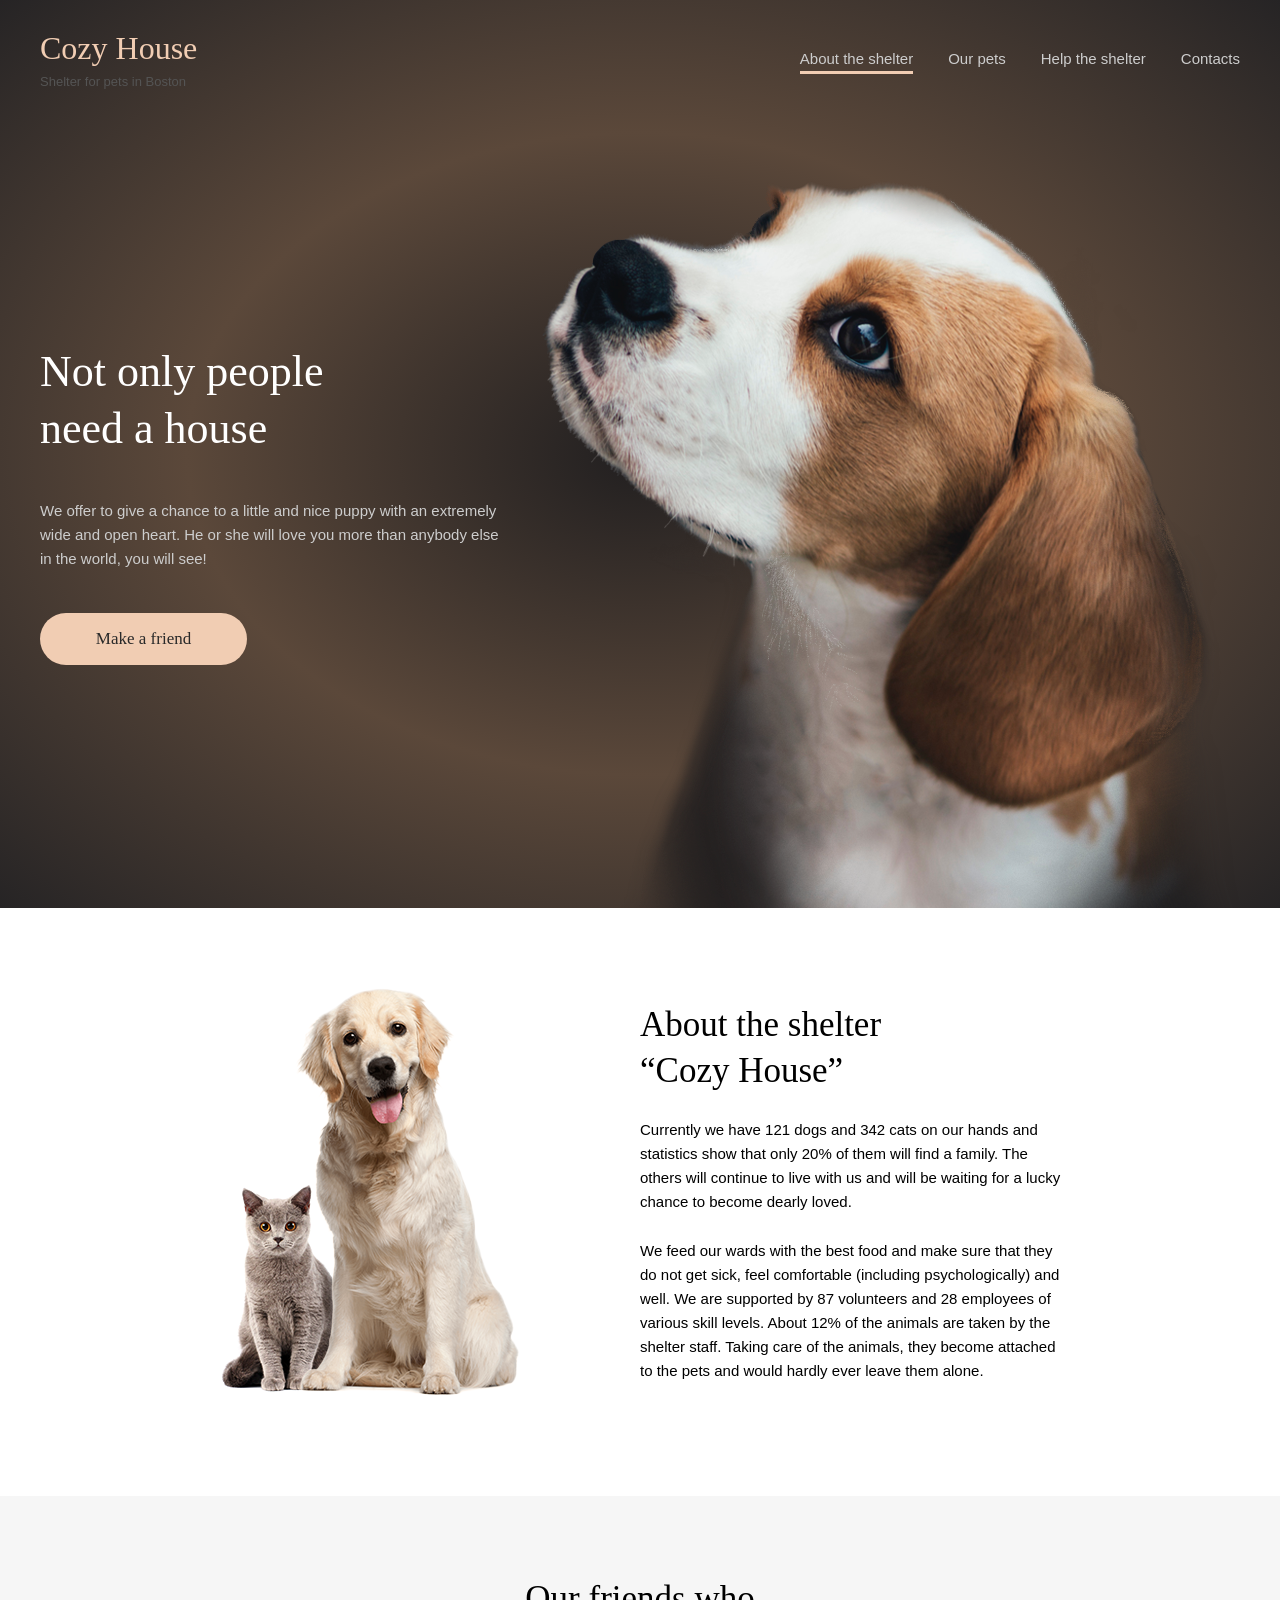
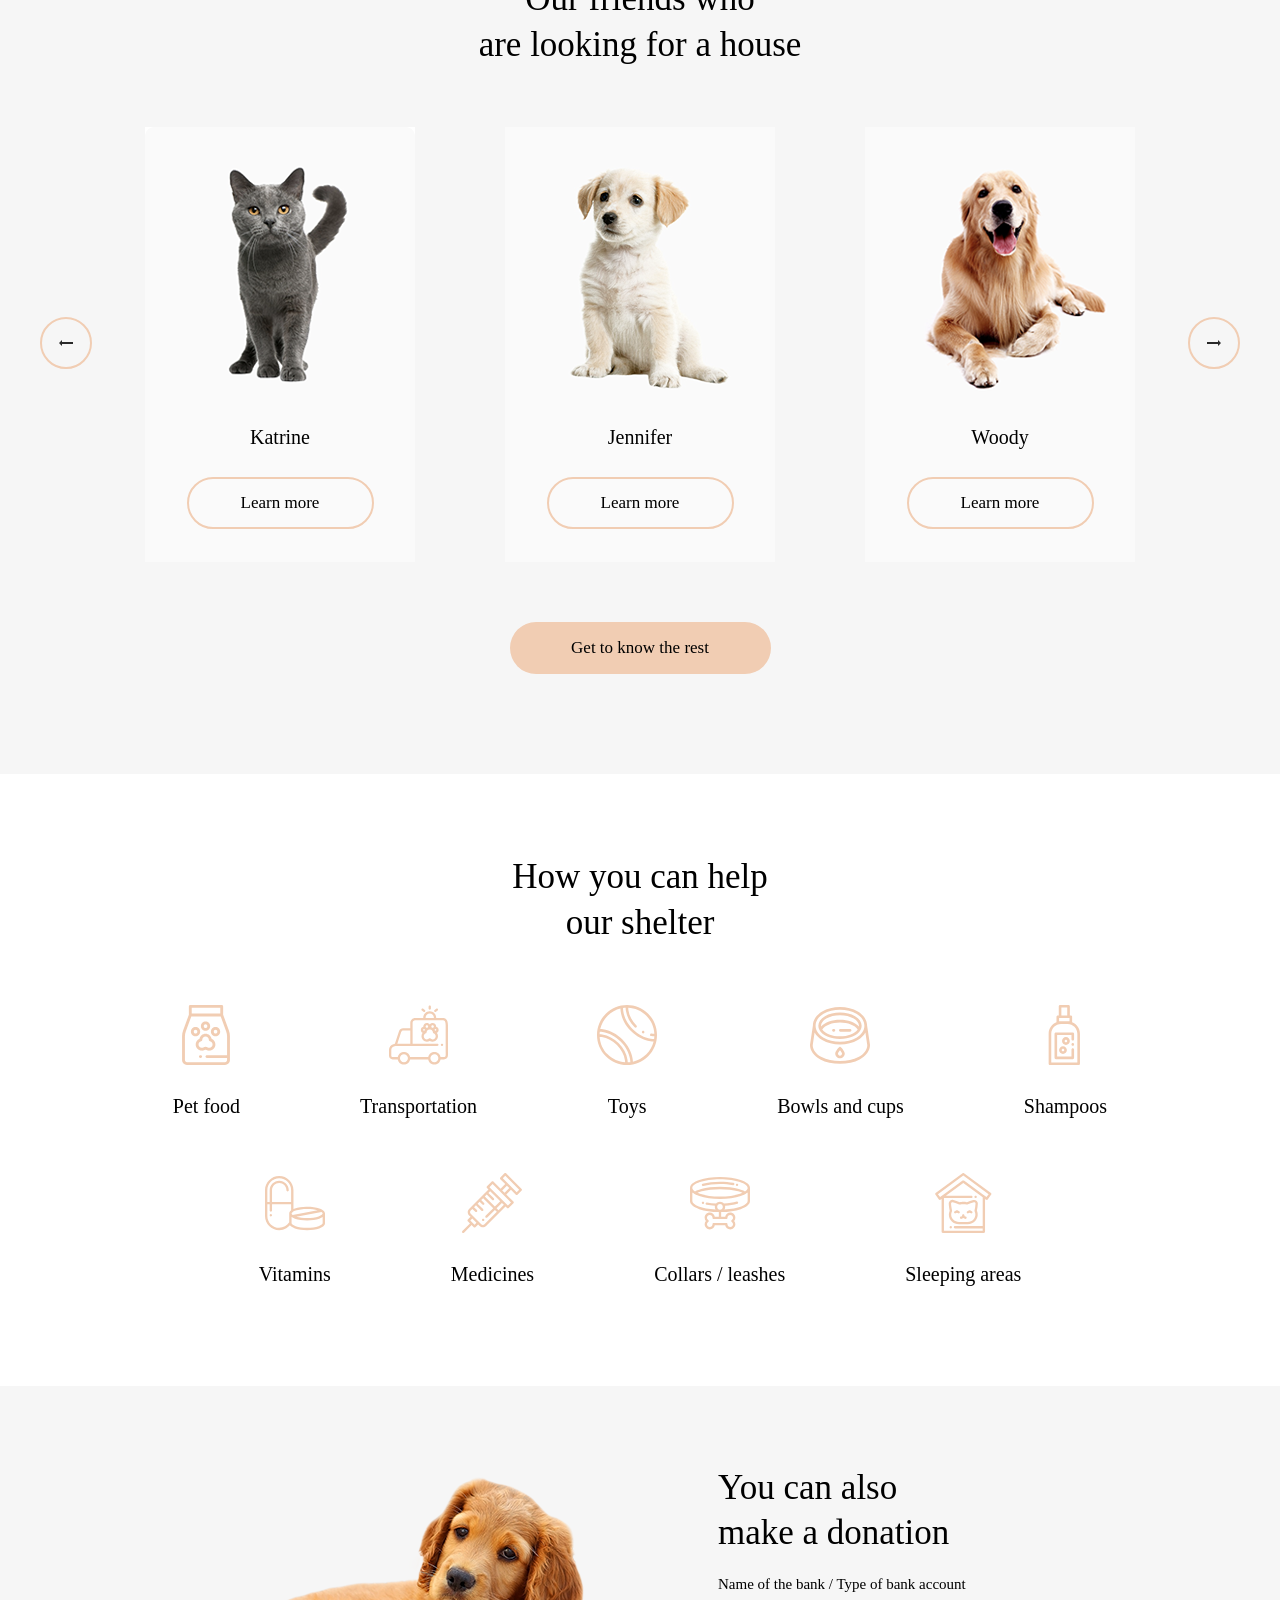
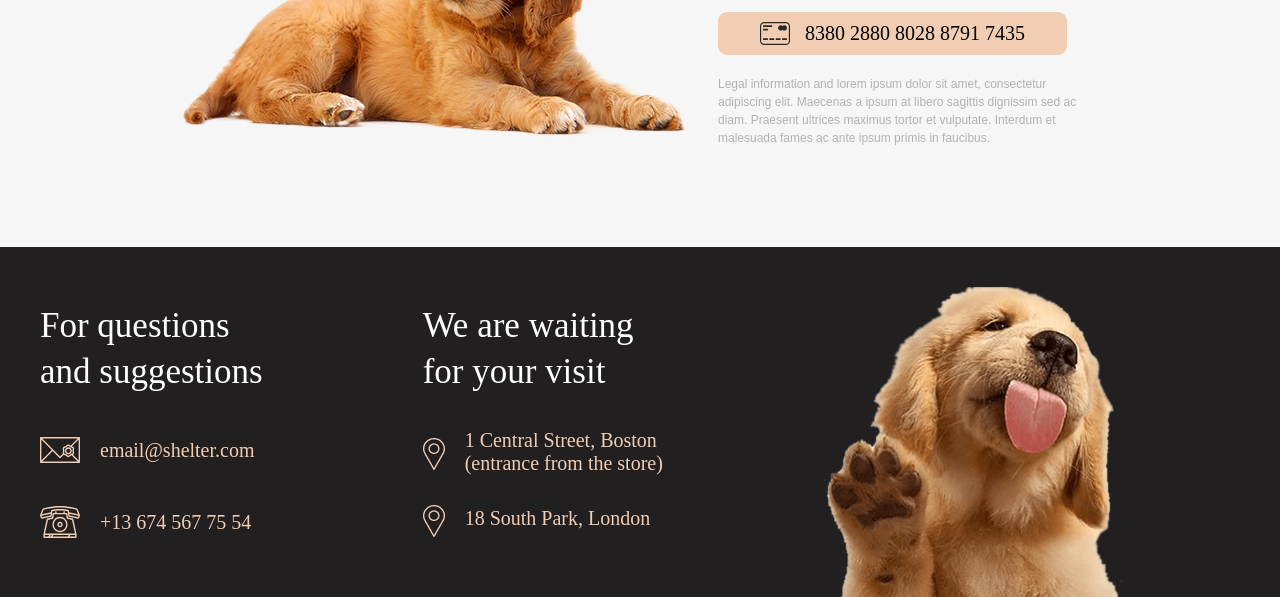
==== commit e8718271: "feat: add pets.html" ====
--- a/index.html
+++ b/index.html
@@ -4,7 +4,7 @@
     <meta charset="UTF-8">
     <meta name="viewport" content="width=device-width, initial-scale=1.0">
     <link rel="stylesheet" href="style.css">
-    <link rel="icon" href="/image/favicon.ico" type="image/x-icon">
+    <link rel="icon" href="./image/favicon.ico" type="image/x-icon">
     <title>Shelter</title>
 </head>
 <body>
--- a/style.css
+++ b/style.css
@@ -470,4 +470,46 @@
 .card_link,
 .arrow {
   transition: background-color 0.3s ease, color 0.3s ease, transform 0.3s ease;
+}
+
+.pets_page .header{
+    background: #FFFFFF;
+
+}
+.pets_page .body_wrap{
+background: #FFFFFF;
+}
+.pets_page .header_h2, .header_text{
+    color: #545454;
+}
+.pets_page .nav_item{
+    color: #545454;
+}
+.pets_page .nav_item:first-child ::after 
+{ width: 0;
+}
+.pets_page .nav_item:nth-child(2) ::after {
+    content: "";
+    background-color: #F1CDB3;
+    height: 3px;
+    display: block;
+    width: 100%;
+}
+.pets_page .start_screen{
+    min-height: 120px;
+}
+.pets_page .pet_cards{
+    gap:30px 40px;
+    flex-wrap: wrap;
+}
+.pets_page .pet_card + .pet_card {
+    margin-left: 0px;
+}
+.pagination{
+    display: flex;
+    gap:20px;
+    justify-content: center;
+    align-items: center;
+    margin-top: 60px;
+    margin-bottom: 100px;
 }
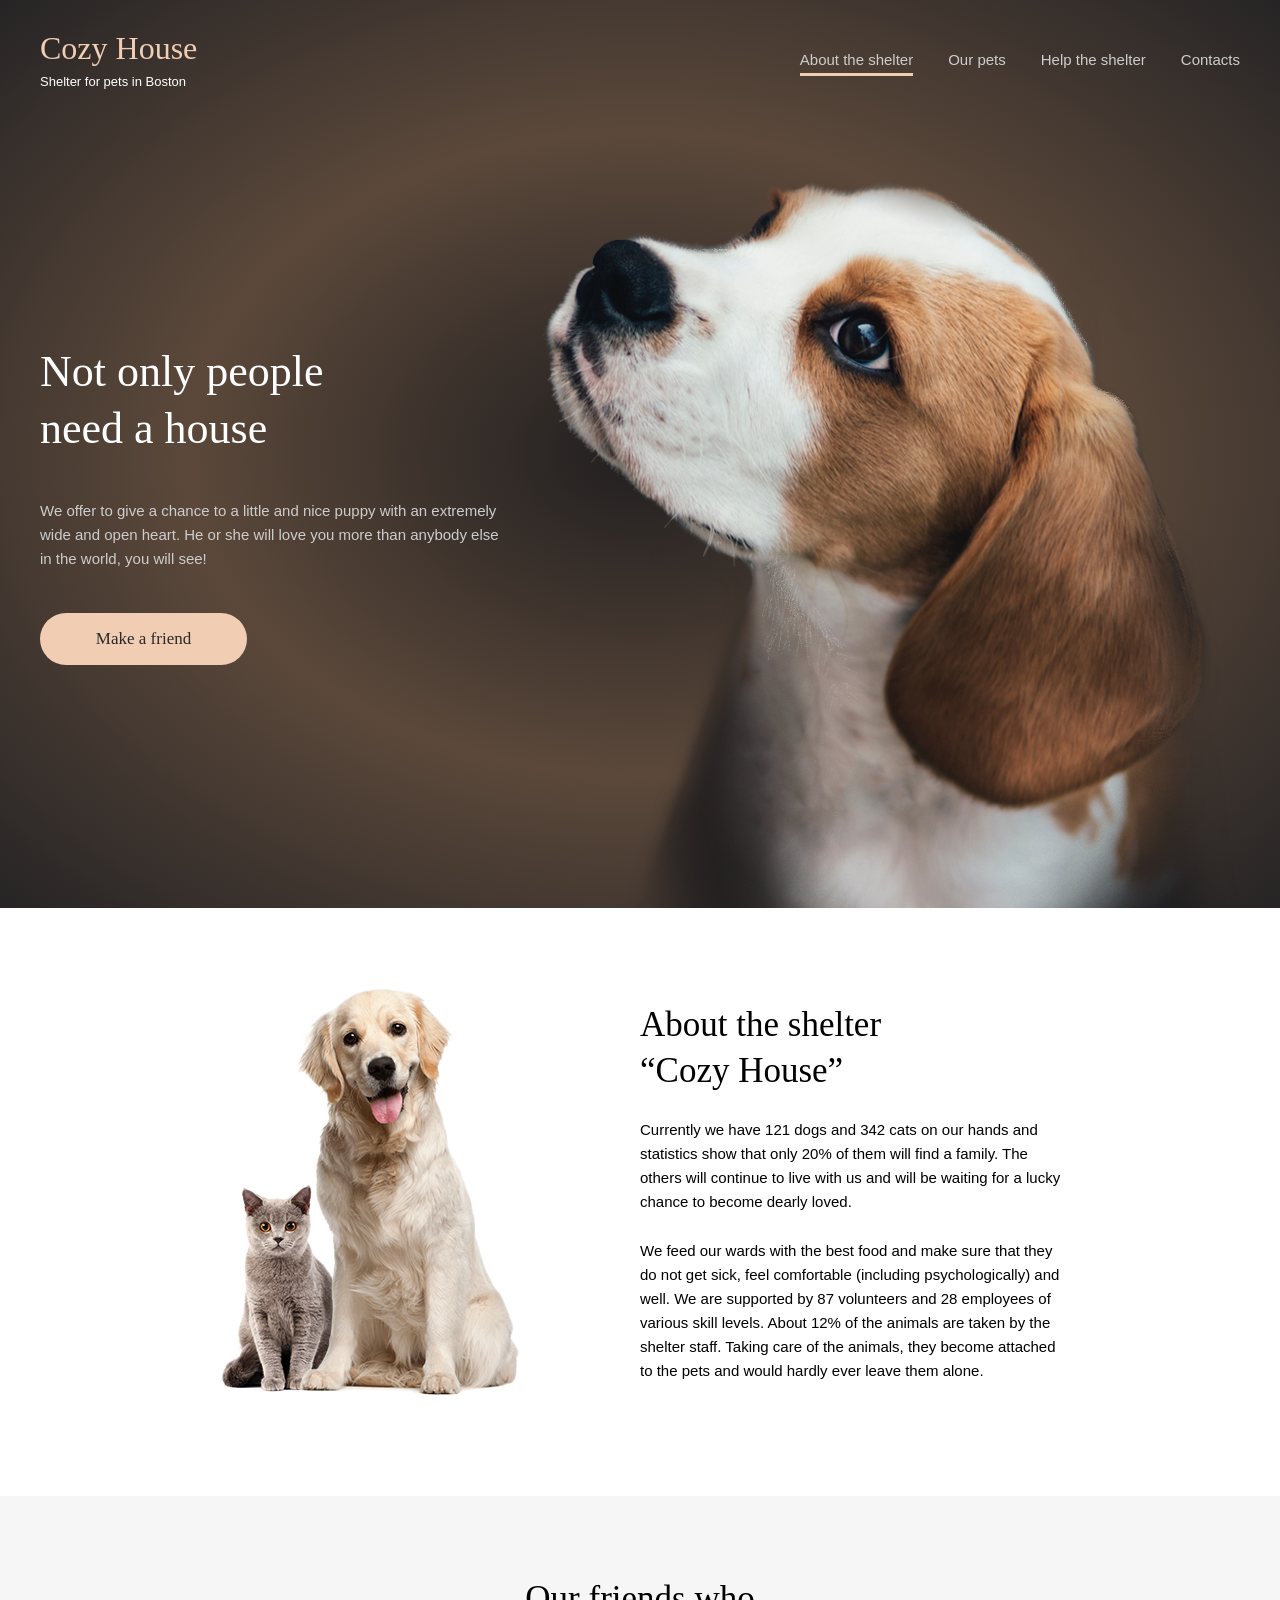
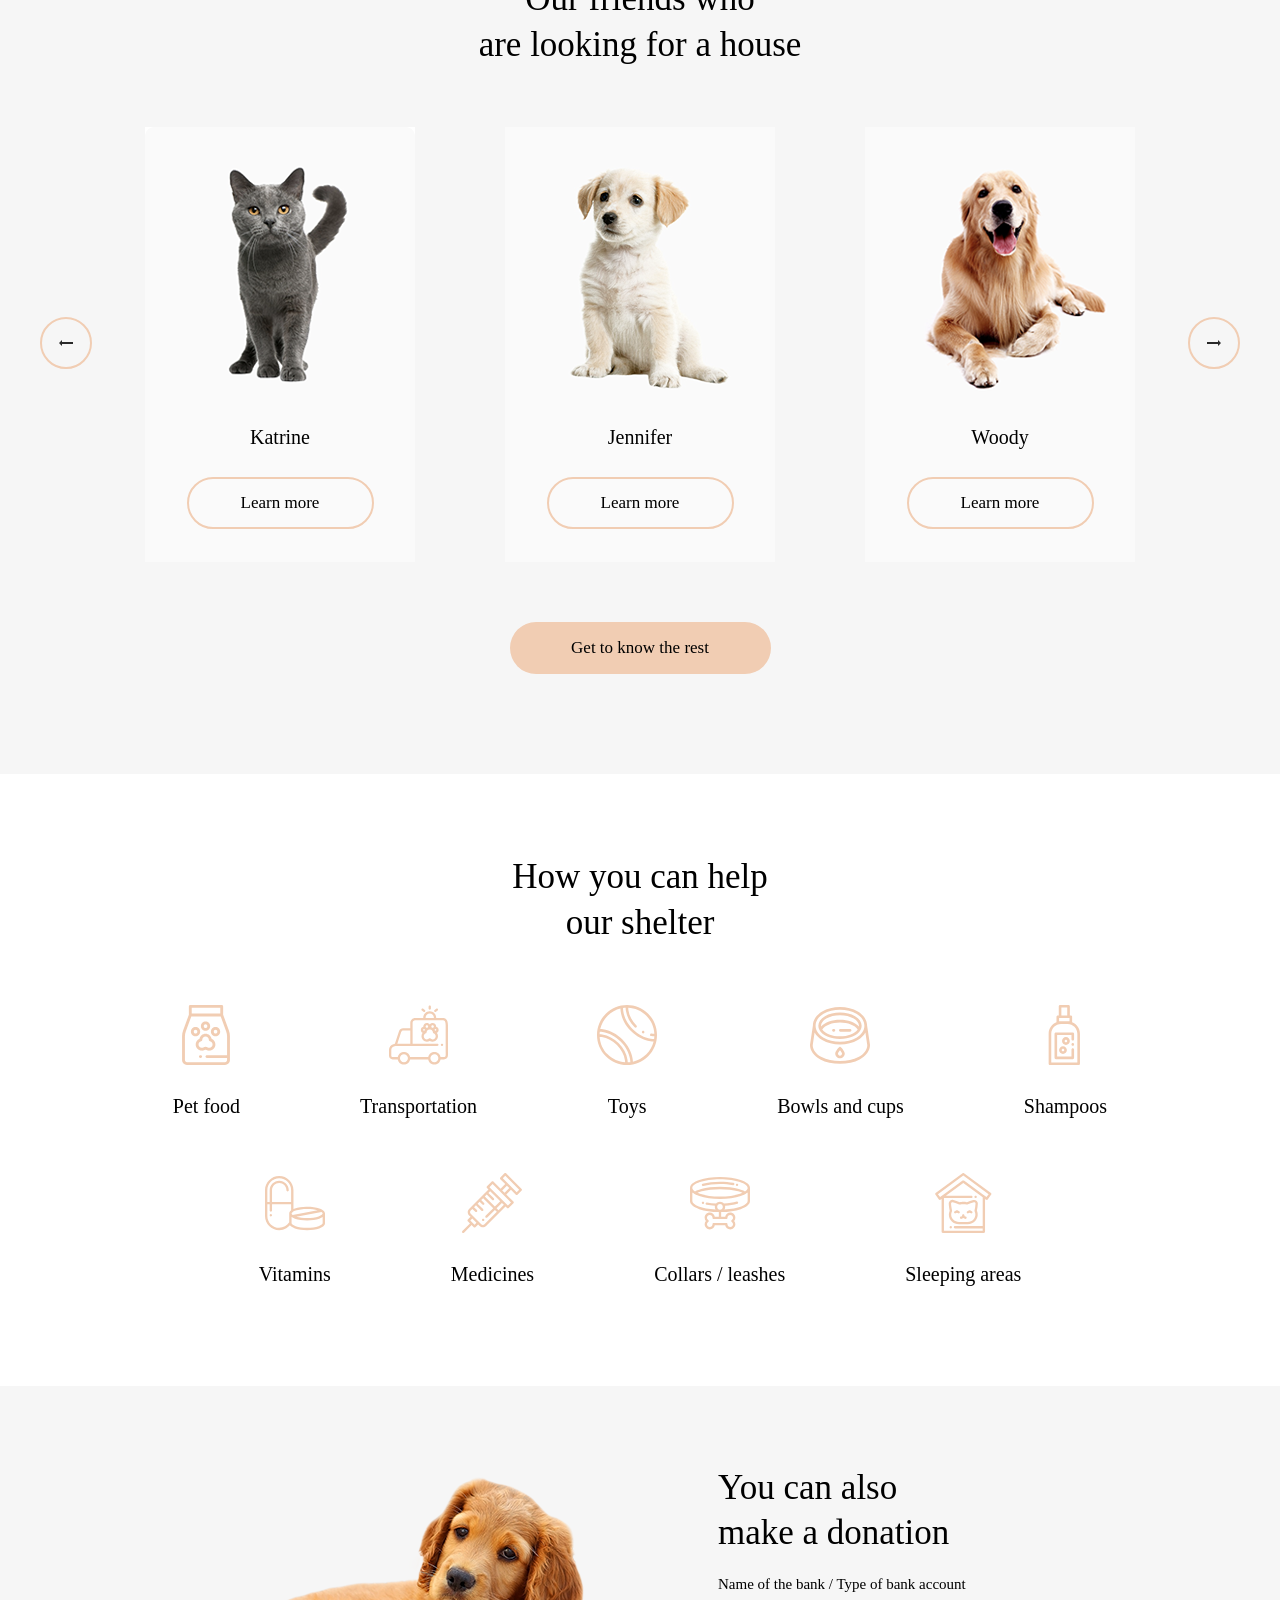
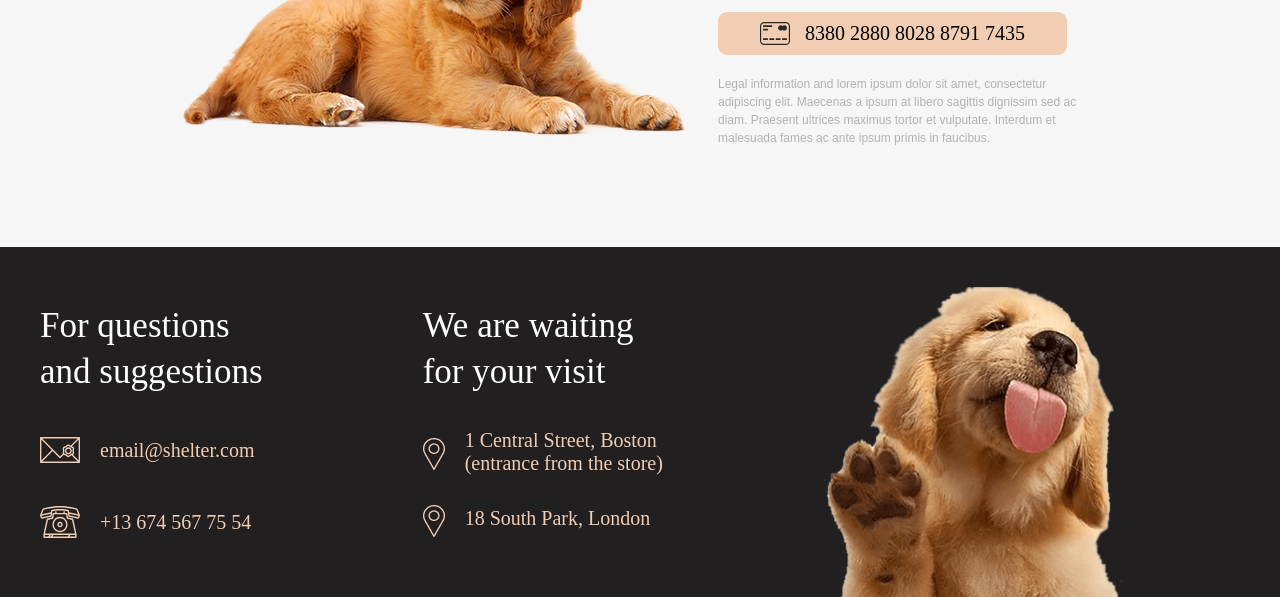
==== commit 1b9ad2be: "fix: shadows in pet cards" ====
--- a/index.html
+++ b/index.html
@@ -19,7 +19,7 @@
                     </div>
                     <nav class="header_nav">
                         <ul class="nav_list">
-                            <li class="nav_item"><a href="">About the shelter</a> </li>
+                            <li class="nav_item active"><a href="">About the shelter</a> </li>
                             <li class="nav_item"><a href="pets.html">Our pets</a></li>
                             <li class="nav_item"><a href="#help">Help the shelter</a></li>
                             <li class="nav_item"><a href="#contacts">Contacts</a></li>
--- a/style.css
+++ b/style.css
@@ -99,12 +99,38 @@
     font-size: 15px;
     font-weight: 400;
 }
-.nav_item:first-child ::after {
-    content: "";
-    background-color: #F1CDB3;
-    height: 3px;
-    display: block;
-    width: 100%;
+.nav_item a {
+  position: relative;
+  display: inline-block;
+}
+
+.nav_item a::after {
+  content: "";
+  position: absolute;
+  left: 0;
+  bottom: -4px;
+  width: 100%;
+  height: 3px;
+  background-color: #F1CDB3;
+  transform: scaleX(0);
+  transform-origin: left;
+  transition: transform 0.3s ease;
+}
+
+.nav_item a:hover::after {
+  transform: scaleX(1);
+}
+.nav_item.active a::after {
+  transform: scaleX(1);
+}
+.nav_item:first-child a:hover {
+  cursor: default;
+}
+.pets_page .nav_item:first-child a:hover {
+  cursor: pointer;
+}
+.pets_page .nav_item:nth-child(2) a:hover {
+  cursor: default;
 }
 .main_content{
     display: flex;
@@ -229,7 +255,12 @@
     flex-direction: column;
     background-color: #FAFAFA;
     align-items: center;
-
+    transition: box-shadow 0.3s ease, transform 0.3s ease;
+}
+.pet_card:hover {
+  box-shadow: 0px 2px 35px 14px #0D0D0D0A;
+   transform: translateY(-4px);
+   cursor: pointer;
 }
 .pet_card img{
     max-width: 270px;
@@ -479,15 +510,13 @@
 .pets_page .body_wrap{
 background: #FFFFFF;
 }
-.pets_page .header_h2, .header_text{
+.pets_page .header_h2, .pets_page .header_text{
     color: #545454;
 }
 .pets_page .nav_item{
     color: #545454;
 }
-.pets_page .nav_item:first-child ::after 
-{ width: 0;
-}
+
 .pets_page .nav_item:nth-child(2) ::after {
     content: "";
     background-color: #F1CDB3;
@@ -512,4 +541,9 @@
     align-items: center;
     margin-top: 60px;
     margin-bottom: 100px;
+}
+.pagileftone:hover, .pagileftwo:hover{
+    cursor: pointer;
+    background: #FDDCC4;
+    border-radius: 25px;
 }
